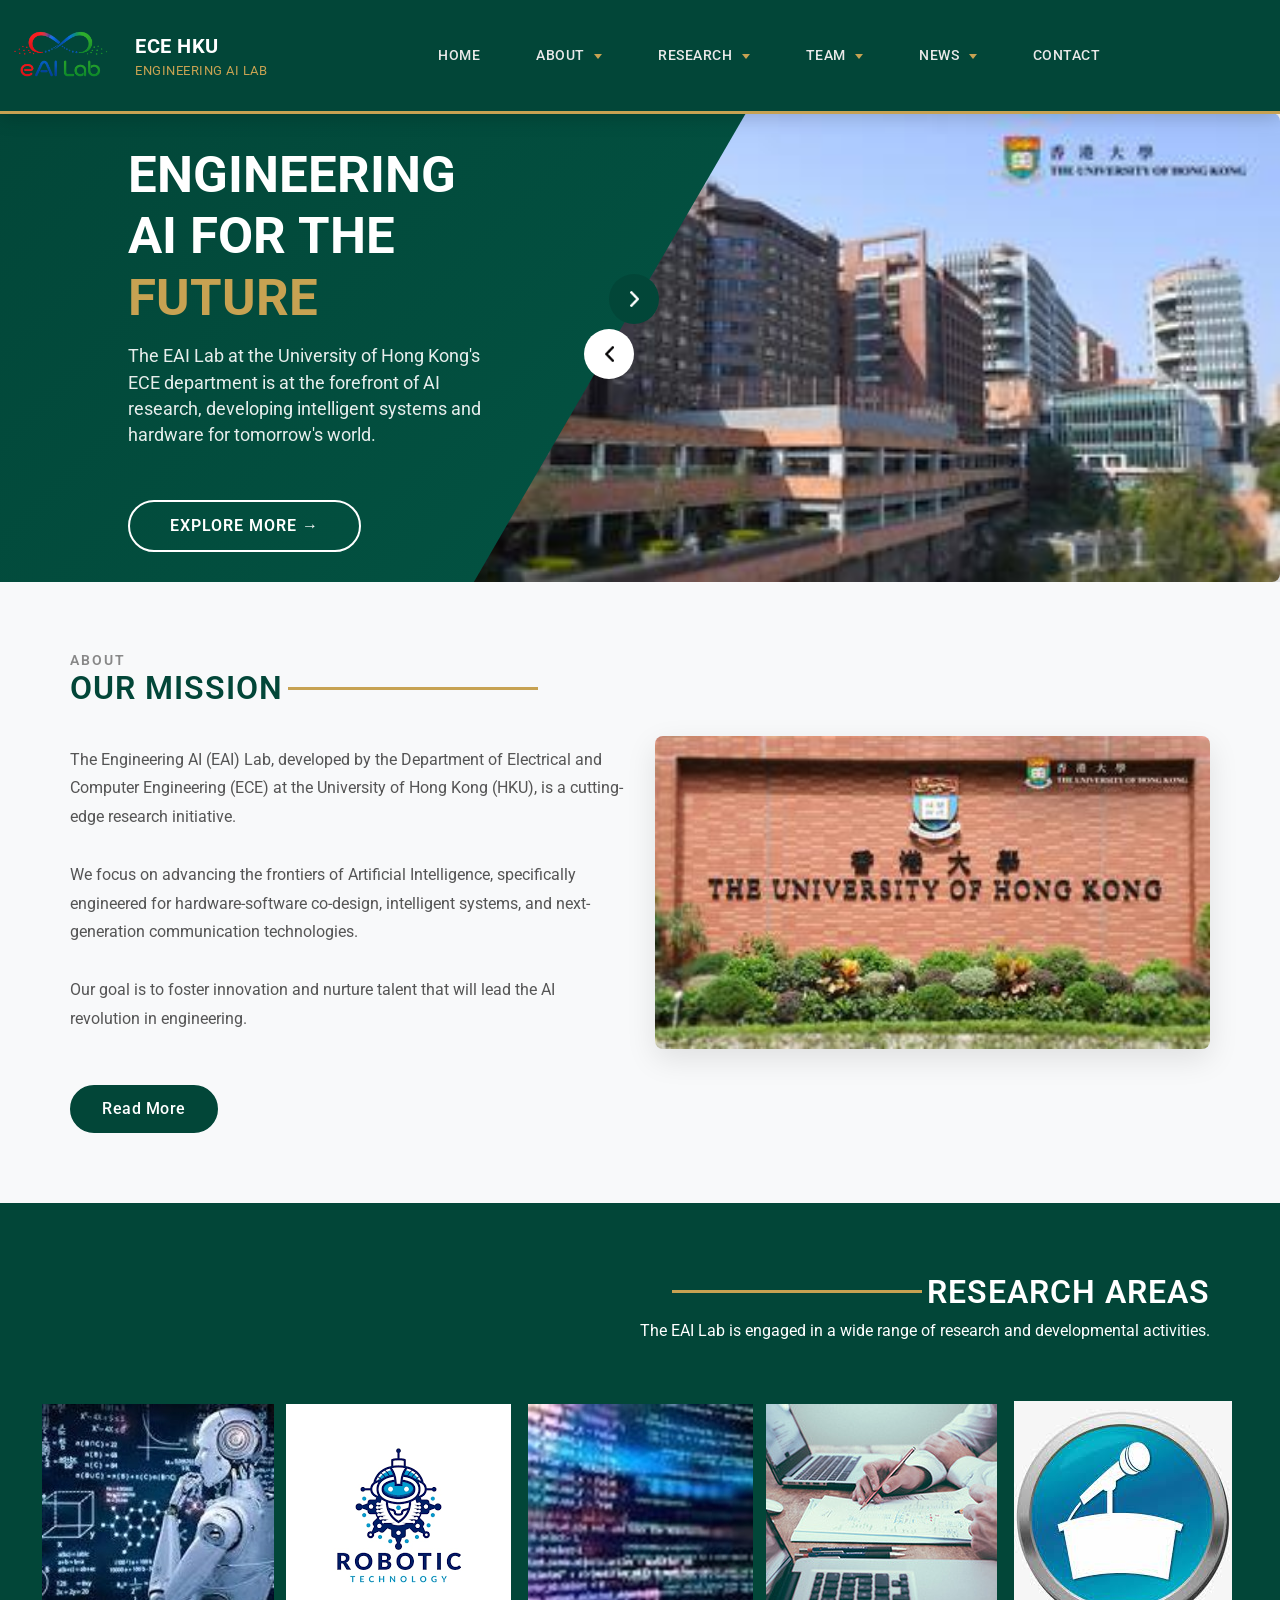
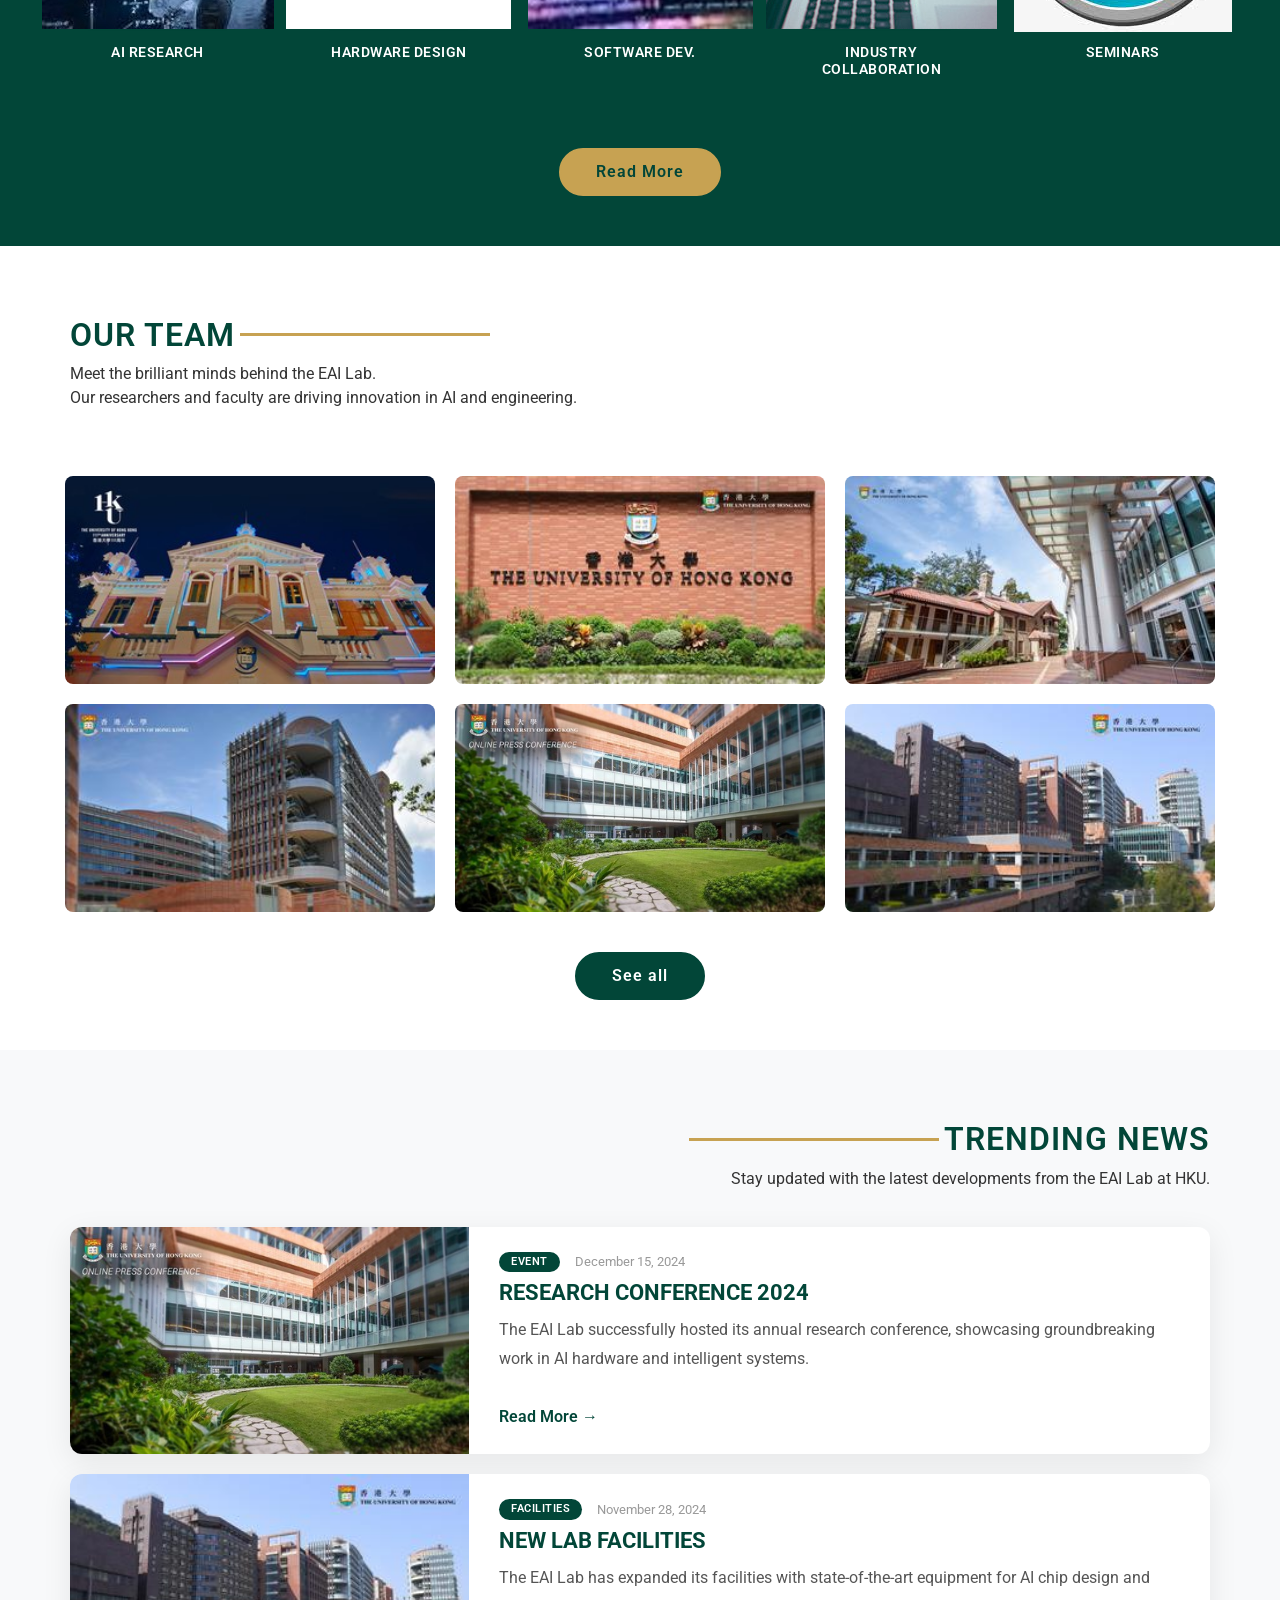
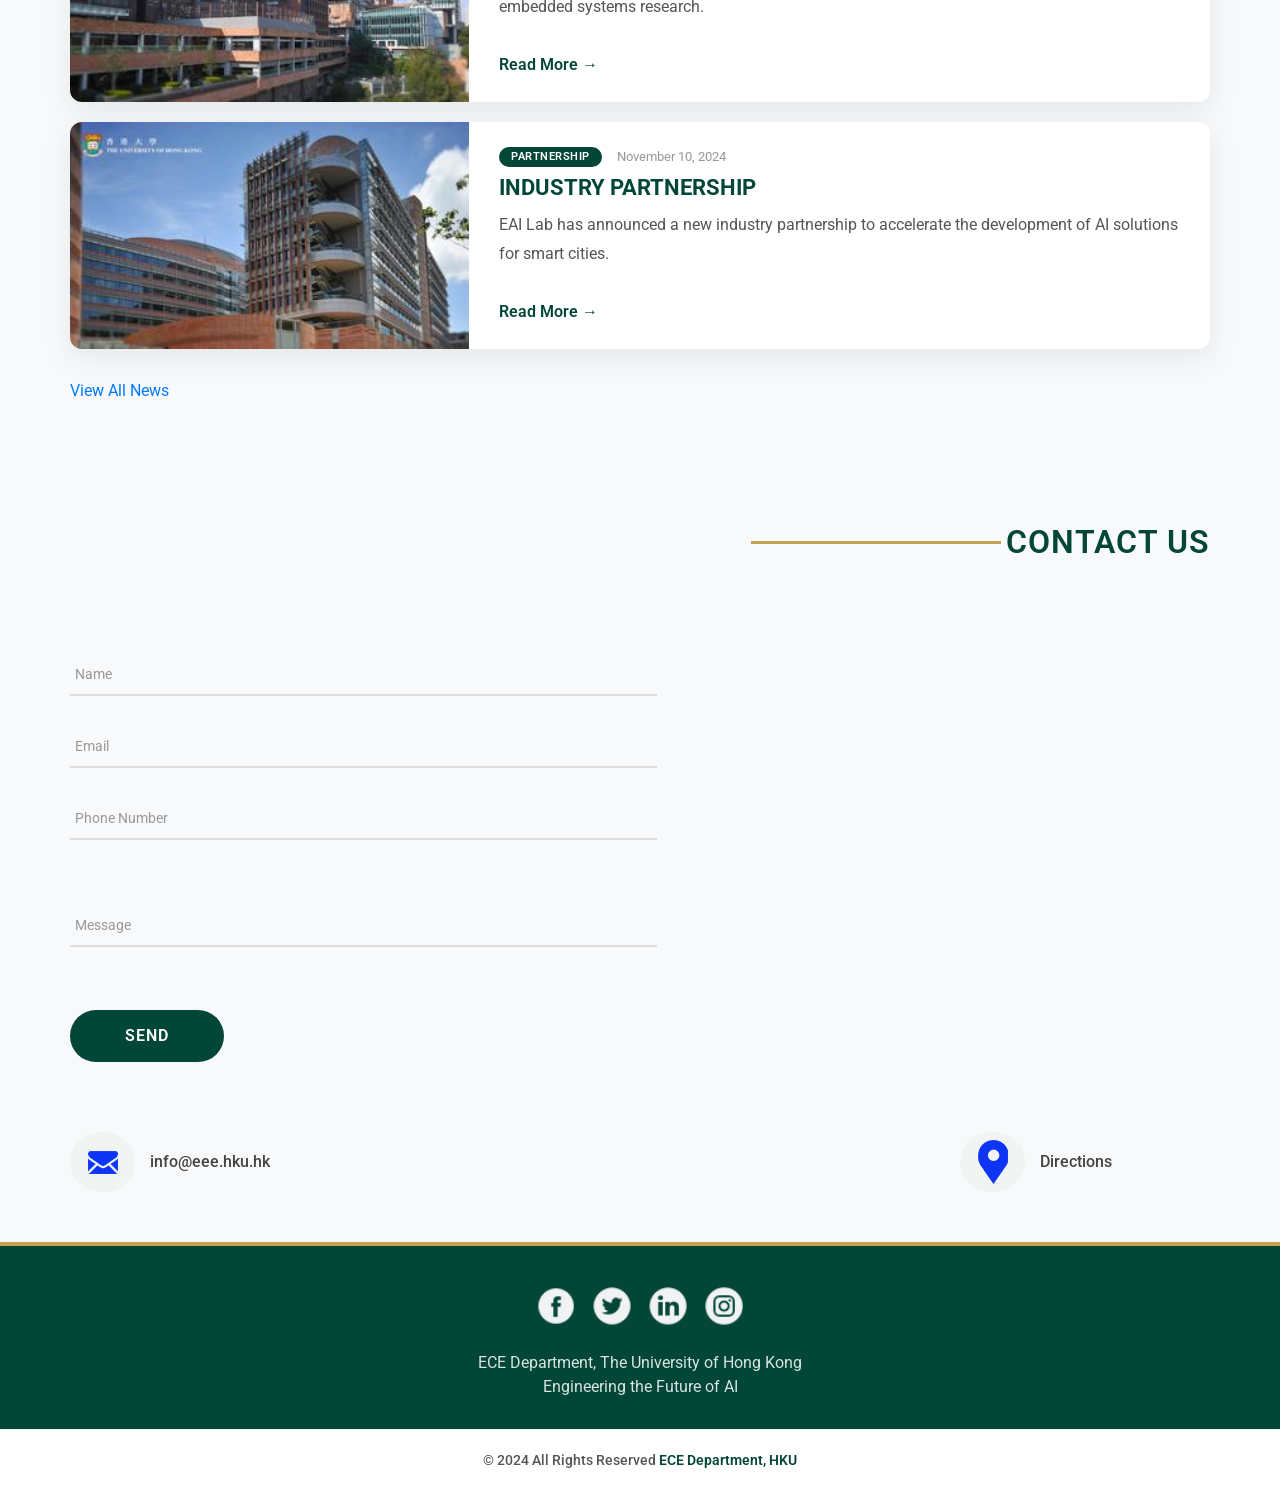
==== index.html @ 33d8b2ab "Rename home.html to index.html" ====
<!DOCTYPE html>
<html>

<head>
  <!-- Basic -->
  <meta charset="utf-8" />
  <meta http-equiv="X-UA-Compatible" content="IE=edge" />
  <!-- Mobile Metas -->
  <meta name="viewport" content="width=device-width, initial-scale=1, shrink-to-fit=no" />
  <!-- Site Metas -->
  <meta name="keywords" content="" />
  <meta name="description" content="" />
  <meta name="author" content="" />

  <title>ECE HKU | Engineering AI Lab</title>

  <!-- slider stylesheet -->
  <link rel="stylesheet" type="text/css"
    href="https://cdnjs.cloudflare.com/ajax/libs/OwlCarousel2/2.1.3/assets/owl.carousel.min.css" />

  <!-- bootstrap core css -->
  <link rel="stylesheet" type="text/css" href="css/bootstrap.css" />

  <!-- fonts style -->
  <link href="https://fonts.googleapis.com/css?family=Poppins:400,700|Roboto:400,700&display=swap" rel="stylesheet">
  <!-- Custom styles for this template -->
  <link href="css/style.css" rel="stylesheet" />
  <!-- responsive style -->
  <link href="css/responsive.css" rel="stylesheet" />
</head>

<body>
  <div class="hero_area">
    <!-- header section -->
    <header class="header_section">
      <div class="container-fluid">
        <nav class="navbar navbar-expand-lg custom_nav-container">
          <a class="navbar-brand" href="home.html">
            <img src="images/eAI_Lab_logo_trans.png" alt="EAI ECE HKU Logo">
            <span>
              ECE HKU <small>Engineering AI Lab</small>
            </span>
          </a>
          <button class="navbar-toggler" type="button" data-toggle="collapse" data-target="#navbarSupportedContent"
            aria-controls="navbarSupportedContent" aria-expanded="false" aria-label="Toggle navigation">
            <span class="navbar-toggler-icon"></span>
          </button>

          <div class="collapse navbar-collapse" id="navbarSupportedContent">
            <div class="d-flex mx-auto flex-column flex-lg-row align-items-center">
              <ul class="navbar-nav">
                <!-- Home -->
                <li class="nav-item active">
                  <a class="nav-link" href="home.html">Home</a>
                </li>

                <!-- About with Dropdown -->
                <li class="nav-item dropdown">
                  <a class="nav-link dropdown-toggle" href="about.html" id="aboutDropdown" role="button" aria-haspopup="true" aria-expanded="false">
                    About
                  </a>
                  <div class="dropdown-menu" aria-labelledby="aboutDropdown">
                    <a class="dropdown-item" href="about.html">Our Mission</a>
                    <a class="dropdown-item" href="about.html#vision">Vision</a>
                  </div>
                </li>

                <!-- Research with Dropdown -->
                <li class="nav-item dropdown">
                  <a class="nav-link dropdown-toggle" href="research.html" id="researchDropdown" role="button" aria-haspopup="true" aria-expanded="false">
                    Research
                  </a>
                  <div class="dropdown-menu" aria-labelledby="researchDropdown">
                    <a class="dropdown-item" href="research.html#ai-research">AI Research</a>
                    <a class="dropdown-item" href="research.html#hardware-design">Hardware Design</a>
                    <a class="dropdown-item" href="research.html#software-dev">Software Development</a>
                    <div class="dropdown-divider"></div>
                    <a class="dropdown-item" href="research.html#industry-collab">Industry Collaboration</a>
                    <a class="dropdown-item" href="research.html#seminars">Seminars &amp; Events</a>
                  </div>
                </li>

                <!-- Team with Dropdown -->
                <li class="nav-item dropdown">
                  <a class="nav-link dropdown-toggle" href="team.html" id="teamDropdown" role="button" aria-haspopup="true" aria-expanded="false">
                    Team
                  </a>
                  <div class="dropdown-menu" aria-labelledby="teamDropdown">
                    <a class="dropdown-item" href="team.html">Faculty</a>
                    <a class="dropdown-item" href="team.html#researchers">Researchers</a>
                    <a class="dropdown-item" href="team.html#students">Students</a>
                    <div class="dropdown-divider"></div>
                    <a class="dropdown-item" href="team.html#alumni">Alumni</a>
                  </div>
                </li>

                <!-- News with Dropdown -->
                <li class="nav-item dropdown">
                  <a class="nav-link dropdown-toggle" href="news.html" id="newsDropdown" role="button" aria-haspopup="true" aria-expanded="false">
                    News
                  </a>
                  <div class="dropdown-menu" aria-labelledby="newsDropdown">
                    <a class="dropdown-item" href="news.html#events">Events</a>
                    <a class="dropdown-item" href="news.html#updates">Updates</a>
                  </div>
                </li>

                <!-- Contact -->
                <li class="nav-item">
                  <a class="nav-link" href="contact.html">Contact</a>
                </li>
              </ul>
            </div>
          </div>
        </nav>
      </div>
    </header>
    <!-- end header section -->
  </div>
    
  <!-- slider section -->
  <section class="slider_section position-relative">
    <div class="slider_bg-container"></div>
    <div class="slider-container">
      <div class="detail-box">
        <a class="carousel-control-prev" href="#carouselExampleControls" role="button" data-slide="prev">
          <span class="sr-only">Previous</span>
        </a>
        <a class="carousel-control-next" href="#carouselExampleControls" role="button" data-slide="next">
          <span class="sr-only">Next</span>
        </a>
        <h1>
          Engineering <br>
          AI for the<br>
          <span class="highlight">Future</span>
        </h1>
        <p>
          The EAI Lab at the University of Hong Kong's ECE department is at the forefront of AI research, 
          developing intelligent systems and hardware for tomorrow's world.
        </p>
        <div>
          <a href="about.html" class="slider-link">
            EXPLORE MORE →
          </a>
        </div>
      </div>
      <div class="img-box">
        <div id="carouselExampleControls" class="carousel slide" data-ride="carousel">
          <div class="carousel-inner">
            <div class="carousel-item active">
              <img src="images/haking.jpg" alt="EAI Lab Research">
            </div>
            <div class="carousel-item">
              <img src="images/chiwah.jpg" alt="EAI Lab Team">
            </div>
            <div class="carousel-item">
              <img src="images/cpd.jpg" alt="EAI Lab Facilities">
            </div>
            <div class="carousel-item">
              <img src="images/visitor centre.jpg" alt="EAI Lab Conference">
            </div>
          </div>
        </div>
      </div>
    </div>
  </section>
  <!-- end slider section -->

  <!-- about section -->
  <section class="about_section layout_padding">
    <div class="container">
      <div class="row">
        <div class="col-md-6">
          <div class="detail-box">
            <h6>About</h6>
            <div class="custom_heading-container">
              <h2>Our Mission</h2>
              <hr>
            </div>
            <p>
              The Engineering AI (EAI) Lab, developed by the Department of Electrical and Computer Engineering (ECE) at
              the University of Hong Kong (HKU), is a cutting-edge research initiative.
              <br><br>
              We focus on advancing the frontiers of Artificial Intelligence, specifically engineered for
              hardware-software co-design, intelligent systems, and next-generation communication technologies.
              <br><br>
              Our goal is to foster innovation and nurture talent that will lead the AI revolution in engineering.
            </p>
            <div>
              <a href="about.html">Read More</a>
            </div>
          </div>
        </div>
        <div class="col-md-6">
          <div class="img-box">
            <img src="images/redbrick.jpg" alt="ECE HKU Campus">
          </div>
        </div>
      </div>
    </div>
  </section>
  <!-- end about section -->

  <!-- research section -->
  <section class="service_section layout_padding">
    <div class="container">
      <div class="d-flex flex-column align-items-end">
        <div class="custom_heading-container">
          <hr>
          <h2>Research Areas</h2>
        </div>
        <p>The EAI Lab is engaged in a wide range of research and developmental activities.</p>
      </div>
    </div>
    <div class="container">
      <div class="service_container layout_padding2">
        <a href="research.html#ai-research">
          <div class="box">
            <div class="img-box">
              <img src="images/r.jpg" alt="" class="img-1">
              <img src="images/r.jpg" alt="" class="img-2">
            </div>
            <div class="name">
              <h6>AI Research</h6>
            </div>
          </div>
        </a>
        <a href="research.html#hardware-design">
          <div class="box">
            <div class="img-box">
              <img src="images/r1.png" alt="" class="img-1">
              <img src="images/r1.png" alt="" class="img-2">
            </div>
            <div class="name">
              <h6>Hardware Design</h6>
            </div>
          </div>
        </a>
        <a href="research.html#software-dev">
          <div class="box">
            <div class="img-box">
              <img src="images/software.jpg" alt="" class="img-1">
              <img src="images/software.jpg" alt="" class="img-2">
            </div>
            <div class="name">
              <h6>Software Dev.</h6>
            </div>
          </div>
        </a>
        <a href="research.html#industry-collab">
          <div class="box">
            <div class="img-box">
              <img src="images/p-4.jpg" alt="" class="img-1">
              <img src="images/p-4.jpg" alt="" class="img-2">
            </div>
            <div class="name">
              <h6>Industry Collaboration</h6>
            </div>
          </div>
        </a>
        <a href="research.html#seminars">
          <div class="box">
            <div class="img-box">
              <img src="images/g.jpg" alt="" class="img-1">
              <img src="images/g.jpg" alt="" class="img-2">
            </div>
            <div class="name">
              <h6>Seminars</h6>
            </div>
          </div>
        </a>
      </div>
    </div>
    <div class="read-btn">
      <a href="research.html">Read More</a>
    </div>
  </section>
  <!-- end research section -->

  <!-- team section -->
  <section class="team_section">
    <div class="container">
      <div class="custom_heading-container">
        <h2>Our Team</h2>
        <hr>
      </div>
      <p>
        Meet the brilliant minds behind the EAI Lab.
        <br> Our researchers and faculty are driving innovation in AI and engineering.
      </p>
      <div class="layout_padding2-top">
        <div class="row">
          <div class="col-md-4">
            <div class="img-box">
              <img src="images/mb.jpg" alt="Team Member">
              <a href="images/mb.jpg">
                <img src="images/link.png" alt="View">
              </a>
            </div>
          </div>
          <div class="col-md-4">
            <div class="img-box">
              <img src="images/redbrick.jpg" alt="Team Member">
              <a href="images/redbrick.jpg">
                <img src="images/link.png" alt="View">
              </a>
            </div>
          </div>
          <div class="col-md-4">
            <div class="img-box">
              <img src="images/visitor centre.jpg" alt="Team Member">
              <a href="images/visitor centre.jpg">
                <img src="images/link.png" alt="View">
              </a>
            </div>
          </div>
          <div class="col-md-4">
            <div class="img-box">
              <img src="images/cpd.jpg" alt="Team Member">
              <a href="images/cpd.jpg">
                <img src="images/link.png" alt="View">
              </a>
            </div>
          </div>
          <div class="col-md-4">
            <div class="img-box">
              <img src="images/chiwah.jpg" alt="Team Member">
              <a href="images/chiwah.jpg">
                <img src="images/link.png" alt="View">
              </a>
            </div>
          </div>
          <div class="col-md-4">
            <div class="img-box">
              <img src="images/haking.jpg" alt="Team Member">
              <a href="images/haking.jpg">
                <img src="images/link.png" alt="View">
              </a>
            </div>
          </div>
        </div>
      </div>
    </div>
    <div class="read-btn">
      <a href="team.html">See all</a>
    </div>
  </section>
  <!-- end team section -->

  <!-- news section -->
  <section class="news_section layout_padding">
    <div class="container">
      <div class="d-flex flex-column align-items-end">
        <div class="custom_heading-container">
          <hr>
          <h2>Trending News</h2>
        </div>
        <p>Stay updated with the latest developments from the EAI Lab at HKU.</p>
      </div>

      <!-- News Item 1 -->
      <div class="news-item-horizontal">
        <div class="img-box">
          <img src="images/chiwah.jpg" alt="Research Conference 2024">
        </div>
        <div class="detail-box">
          <div class="news-meta">
            <span class="category">Event</span>
            <span>December 15, 2024</span>
          </div>
          <h4>Research Conference 2024</h4>
          <p>
            The EAI Lab successfully hosted its annual research conference, showcasing groundbreaking work in AI hardware and intelligent systems.
          </p>
          <a href="news.html#events" class="read-more">Read More →</a>
        </div>
      </div>

      <!-- News Item 2 -->
      <div class="news-item-horizontal">
        <div class="img-box">
          <img src="images/haking.jpg" alt="New Lab Facilities">
        </div>
        <div class="detail-box">
          <div class="news-meta">
            <span class="category">Facilities</span>
            <span>November 28, 2024</span>
          </div>
          <h4>New Lab Facilities</h4>
          <p>
            The EAI Lab has expanded its facilities with state-of-the-art equipment for AI chip design and embedded systems research.
          </p>
          <a href="news.html#updates" class="read-more">Read More →</a>
        </div>
      </div>

      <!-- News Item 3 -->
      <div class="news-item-horizontal">
        <div class="img-box">
          <img src="images/cpd.jpg" alt="Industry Partnership">
        </div>
        <div class="detail-box">
          <div class="news-meta">
            <span class="category">Partnership</span>
            <span>November 10, 2024</span>
          </div>
          <h4>Industry Partnership</h4>
          <p>
            EAI Lab has announced a new industry partnership to accelerate the development of AI solutions for smart cities.
          </p>
          <a href="news.html#updates" class="read-more">Read More →</a>
        </div>
      </div>

      <div class="read-btn" style="margin-top: 30px;">
        <a href="news.html">View All News</a>
      </div>
    </div>
  </section>
  <!-- end news section -->

  <!-- contact section -->
  <section class="contact_section layout_padding-bottom">
    <div class="container">
      <div class="d-flex flex-column align-items-end">
        <div class="custom_heading-container">
          <hr>
          <h2>Contact Us</h2>
        </div>
      </div>
      <div class="layout_padding-top layout_padding2-bottom">
        <div class="row">
          <div class="col-md-7">
            <form action="#">
              <div class="contact_form-container">
                <div>
                  <div>
                    <input type="text" placeholder="Name">
                  </div>
                  <div>
                    <input type="email" placeholder="Email">
                  </div>
                  <div>
                    <input type="text" placeholder="Phone Number">
                  </div>
                  <div class="">
                    <input type="text" placeholder="Message" class="message_input">
                  </div>
                  <div class="mt-5">
                    <button type="submit">send</button>
                  </div>
                </div>
              </div>
            </form>
          </div>
          <div class="col-md-5">
            <div class="map-box">
              <div id="map">
                <div class="map-responsive">
                  <iframe
                    src="https://www.google.com/maps/embed?pb=!1m18!1m12!1m3!1d3691.8793986677407!2d114.1344314!3d22.2843725!2m3!1f0!2f0!3f0!3m2!1i1024!2i768!4f13.1!3m3!1m2!1s0x3403ff8293e7f65b%3A0xa1347c1d8e75b219!2sHKU%20Department%20of%20Electrical%20and%20Electronic%20Engineering!5e0!3m2!1sen!2shk!4v1710000000000"
                    width="600" height="300" frameborder="0" style="border:0; width: 100%;" allowfullscreen></iframe>
                </div>
              </div>
            </div>
          </div>
        </div>
      </div>
      <div class="contact_items">
        <a href="mailto:info@eee.hku.hk">
          <div class="item">
            <div class="img-box box-3"></div>
            <div class="detail-box">
              <p>info@eee.hku.hk</p>
            </div>
          </div>
        </a>
        <a href="https://www.google.com/maps/place/Department+of+Electrical+and+Electronic+Engineering">
          <div class="item">
            <div class="img-box box-1"></div>
            <div class="detail-box">
              <p>Directions</p>
            </div>
          </div>
        </a>
      </div>
    </div>
  </section>
  <!-- end contact section -->

  <!-- info section -->
  <section class="info_section layout_padding">
    <div class="container">
      <div class="info_social">
        <div>
          <a href="#">
            <img src="images/fb.png" alt="Facebook">
          </a>
        </div>
        <div>
          <a href="#">
            <img src="images/twitter.png" alt="Twitter">
          </a>
        </div>
        <div>
          <a href="#">
            <img src="images/linkedin.png" alt="LinkedIn">
          </a>
        </div>
        <div>
          <a href="#">
            <img src="images/insta.png" alt="Instagram">
          </a>
        </div>
      </div>
      <div>
        <p>
          ECE Department, The University of Hong Kong
          <br>Engineering the Future of AI
        </p>
      </div>
    </div>
  </section>
  <!-- end info_section -->

  <!-- footer section -->
  <section class="container-fluid footer_section">
    <p>
      &copy; 2024 All Rights Reserved
      <a href="https://www.eee.hku.hk/">ECE Department, HKU</a>
    </p>
  </section>
  <!-- footer section -->

  <script type="text/javascript" src="js/jquery-3.4.1.min.js"></script>
  <script type="text/javascript" src="js/bootstrap.js"></script>

  <script>
    window.addEventListener('scroll', function() {
      var header = document.querySelector('.header_section');
      if (header) {
        if (window.scrollY > 50) {
          header.classList.add('shrink');
        } else {
          header.classList.remove('shrink');
        }
      }
    });
  </script>

</body>
</html>
---- css/style.css ----
body {
  font-family: "Roboto", "Helvetica Neue", Arial, sans-serif;
  color: #333333;
  background-color: #ffffff;
  padding-top: 75px; /* Space for fixed header */
}

.layout_padding {
  padding: 70px 0;
}

.layout_padding2 {
  padding: 40px 0;
}

.layout_padding2-top {
  padding-top: 40px;
}

.layout_padding2-bottom {
  padding-bottom: 40px;
}

.layout_padding-top {
  padding-top: 70px;
}

.layout_padding-bottom {
  padding-bottom: 70px;
}

.custom_heading-container {
  display: -webkit-box;
  display: -ms-flexbox;
  display: flex;
  -webkit-box-align: center;
      -ms-flex-align: center;
          align-items: center;
}

.custom_heading-container h2 {
  text-transform: uppercase;
  font-weight: 600;
  color: #024638;
  font-size: 2rem;
  letter-spacing: 1px;
}

.custom_heading-container hr {
  width: 250px;
  border: none;
  height: 3px;
  background-color: #c7a252;
  margin: 0 5px 0.5rem 5px;
}

/* ========================================
   FIXED / STICKY HEADER WITH DROPDOWN
   ======================================== */
.header_section {
  position: fixed;
  top: 0;
  left: 0;
  right: 0;
  z-index: 99999;
  background-color: #024638;
  padding: 8px 0;
  border-bottom: 3px solid #c7a252;
  -webkit-box-shadow: 0 2px 20px rgba(0, 0, 0, 0.2);
          box-shadow: 0 2px 20px rgba(0, 0, 0, 0.2);
  -webkit-transition: all 0.3s ease;
  transition: all 0.3s ease;
}

.header_section .container-fluid {
  padding-right: 25px;
  padding-left: 10px;
  max-width: 1400px;
}

.header_section .nav_container {
  margin: 0 auto;
}

/* Shrink header on scroll */
.header_section.shrink {
  padding: 4px 0;
}

.header_section.shrink .navbar-brand span {
  font-size: 17px;
}

.header_section.shrink .navbar-brand img {
  width: 35px;
}



/* ========================================
   DROPDOWN MENU STYLING
   ======================================== */
.dropdown-menu {
  background-color: #024638;
  border: none;
  border-radius: 8px;
  -webkit-box-shadow: 0 10px 40px rgba(0, 0, 0, 0.3);
          box-shadow: 0 10px 40px rgba(0, 0, 0, 0.3);
  margin-top: 10px;
  padding: 8px 0;
  min-width: 200px;
}

.dropdown-menu .dropdown-item {
  color: #ffffff;
  padding: 10px 25px;
  font-size: 14px;
  font-weight: 400;
  -webkit-transition: all 0.2s;
  transition: all 0.2s;
}

.dropdown-menu .dropdown-item:hover {
  background-color: #035a48;
  color: #c7a252;
}

.dropdown-menu .dropdown-divider {
  border-top: 1px solid rgba(255, 255, 255, 0.08);
  margin: 5px 15px;
}

/* Dropdown arrow styling */
.dropdown-toggle::after {
  display: inline-block;
  margin-left: 6px;
  vertical-align: middle;
  content: "";
  border-top: 5px solid #c7a252;
  border-right: 4px solid transparent;
  border-left: 4px solid transparent;
  -webkit-transition: -webkit-transform 0.3s;
  transition: -webkit-transform 0.3s;
  transition: transform 0.3s;
  transition: transform 0.3s, -webkit-transform 0.3s;
}

.dropdown-toggle:hover::after {
  -webkit-transform: rotate(180deg);
          transform: rotate(180deg);
}

/* Show dropdown on hover (desktop only) */
@media (min-width: 992px) {
  .dropdown:hover .dropdown-menu {
    display: block;
  }
  
  .dropdown:hover .dropdown-toggle::after {
    -webkit-transform: rotate(180deg);
            transform: rotate(180deg);
  }
}

/* Mobile: fix dropdown positioning */
@media (max-width: 991px) {
  .dropdown-menu {
    background-color: #035a48;
    margin-top: 0;
    border-radius: 0;
    -webkit-box-shadow: none;
            box-shadow: none;
  }
  
  .dropdown-menu .dropdown-item {
    padding: 10px 35px;
  }
  
  .dropdown-menu .dropdown-item:hover {
    background-color: #024638;
  }
}

/* ========================================
   NAVIGATION STYLES
   ======================================== */
.custom_nav-container.navbar-expand-lg .navbar-nav .nav-link {
  padding: 12px 22px;
  color: #e8e8e8;
  text-align: center;
  text-transform: uppercase;
  font-size: 14px;
  font-weight: 500;
  letter-spacing: 0.5px;
  -webkit-transition: color 0.2s;
  transition: color 0.2s;
}

.custom_nav-container.navbar-expand-lg .navbar-nav .nav-link:hover {
  color: #c7a252;
}

.custom_nav-container.navbar-expand-lg .navbar-nav .nav-link.active {
  color: #c7a252;
}

a,
a:hover,
a:focus {
  text-decoration: none;
}

a:hover,
a:focus {
  color: initial;
}

.btn,
.btn:focus {
  outline: none !important;
  -webkit-box-shadow: none;
          box-shadow: none;
}

.navbar-brand,
.navbar-brand:hover {
  text-transform: uppercase;
  font-weight: bold;
  font-size: 22px;
}

.custom_nav-container .nav_search-btn {
  background-image: url(../images/search-icon.png);
  background-size: 22px;
  background-repeat: no-repeat;
  background-position-y: 7px;
  width: 35px;
  height: 35px;
  padding: 0;
  border: none;
}

.navbar-brand {
  display: -webkit-box;
  display: -ms-flexbox;
  display: flex;
  -webkit-box-align: center;
      -ms-flex-align: center;
          align-items: center;
}

.navbar-brand img {
  width: 100px;  /* Use width instead of height */
  height: auto;
  margin-right: 20px;
  filter: brightness(1) invert(0);
  -webkit-filter: brightness(1) invert(0);
  object-fit: contain;
}

.header_section.shrink .navbar-brand img {
  width: 80px;  /* Shrink on scroll */
}

.navbar-brand span {
  font-size: 20px;
  font-weight: 700;
  color: #ffffff;
  margin-left: 5px;
  letter-spacing: 0.5px;
}

.navbar-brand span small {
  font-size: 13px;
  font-weight: 400;
  color: #c7a252;
  display: block;
}

.custom_nav-container {
  z-index: 99999;
  padding: 5px 0;
}

.custom_nav-container .navbar-toggler {
  outline: none;
}

.custom_nav-container .navbar-toggler .navbar-toggler-icon {
  background-image: url(../images/menu.png);
  background-size: 40px;
}

/*end header section*/

/* slider section */
.slider_section .slider-container {
  display: -webkit-box;
  display: -ms-flexbox;
  display: flex;
  -webkit-box-align: center;
      -ms-flex-align: center;
          align-items: center;
  padding-left: 10%;
  padding-top: 3%;
}

.slider_section .detail-box {
  width: 45%;
  z-index: 4;
  color: #ffffff;
}

.slider_section .detail-box h1 {
  text-transform: uppercase;
  font-weight: 700;
  font-size: 3.2rem;
  line-height: 1.2;
}

.slider_section .detail-box h1 .highlight {
  color: #c7a252;
}

.slider_section .detail-box p {
  width: 75%;
  margin-top: 15px;
  font-size: 1.1rem;
  opacity: 0.9;
}

.slider_section .detail-box .slider-link {
  display: inline-block;
  padding: 12px 40px;
  border: 2px solid #ffffff;
  background-color: transparent;
  color: #ffffff;
  border-radius: 30px;
  margin-top: 35px;
  font-weight: 600;
  letter-spacing: 1px;
  text-transform: uppercase;
  -webkit-transition: all 0.3s;
  transition: all 0.3s;
}

.slider_section .detail-box .slider-link:hover {
  background-color: #c7a252;
  border-color: #c7a252;
  color: #024638;
}

.slider_section .img-box {
  width: 73%;
  margin-left: -17%;
  position: relative;
  z-index: 2;
}

.slider_section .img-box img {
  width: 100%;
  border-radius: 8px;
  -webkit-box-shadow: 0 20px 40px rgba(0,0,0,0.3);
          box-shadow: 0 20px 40px rgba(0,0,0,0.3);
}

.slider_section .slider_bg-container {
  position: absolute;
  width: 100%;
  height: 100%;
  background: linear-gradient(135deg, #024638, #035a48);
  z-index: 3;
  -webkit-clip-path: polygon(0 0, 60% 0, 37% 100%, 0% 100%);
          clip-path: polygon(0 0, 60% 0, 37% 100%, 0% 100%);
}

.slider_section .carousel-control-prev,
.slider_section .carousel-control-next {
  left: 47.6%;
  width: 50px;
  height: 50px;
  z-index: 9;
  background-size: 9px;
  background-repeat: no-repeat;
  background-position: center;
  opacity: 1;
  border-radius: 100%;
}

.slider_section .carousel-control-prev {
  background-image: url(../images/prev.png);
  background-color: #ffffff;
  top: 50%;
  -webkit-transform: translate(-50%, 0);
          transform: translate(-50%, 0);
}

.slider_section .carousel-control-next {
  background-image: url(../images/next.png);
  background-color: #024638;
  top: calc(50% - 30px);
  -webkit-transform: translate(0, -50%);
          transform: translate(0, -50%);
}

.about_section {
  font-family: "Roboto", "Helvetica Neue", sans-serif;
  background-color: #f8f9fa;
}

.about_section .row {
  -webkit-box-align: center;
      -ms-flex-align: center;
          align-items: center;
}

.about_section a {
  display: inline-block;
  padding: 10px 30px;
  background-color: #024638;
  border: 2px solid #024638;
  color: #ffffff;
  border-radius: 25px;
  margin-top: 35px;
  font-weight: 500;
  letter-spacing: 0.5px;
  -webkit-transition: all 0.3s;
  transition: all 0.3s;
}

.about_section a:hover {
  background-color: transparent;
  color: #024638;
}

.about_section p {
  margin-top: 30px;
  color: #555;
  line-height: 1.8;
}

.about_section .img-box img {
  width: 100%;
  border-radius: 8px;
  -webkit-box-shadow: 0 10px 30px rgba(0,0,0,0.1);
          box-shadow: 0 10px 30px rgba(0,0,0,0.1);
}

.about_section h6 {
  text-transform: uppercase;
  color: #888;
  font-weight: 600;
  margin: 0;
  letter-spacing: 2px;
  font-size: 14px;
}

.service_section {
  position: relative;
  font-family: "Roboto", "Helvetica Neue", sans-serif;
  background-color: #024638;
  padding: 70px 0 50px;
}

.service_section h2,
.service_section p {
  color: white;
}

.service_section hr {
  background-color: #c7a252;
}

.service_section .service_container {
  display: -webkit-box;
  display: -ms-flexbox;
  display: flex;
  -webkit-box-pack: justify;
      -ms-flex-pack: justify;
          justify-content: space-between;
  -ms-flex-wrap: wrap;
      flex-wrap: wrap;
}

.service_section .box {
  width: 175px;
  text-align: center;
  margin: 30px 0;
  font-family: "Roboto", sans-serif;
  -webkit-transition: -webkit-transform 0.3s;
  transition: -webkit-transform 0.3s;
  transition: transform 0.3s;
  transition: transform 0.3s, -webkit-transform 0.3s;
}

.service_section .box:hover {
  -webkit-transform: translateY(-8px);
          transform: translateY(-8px);
}

.service_section .box .img-2 {
  display: none;
}

.service_section .box .img-box {
  width: 175px;
  height: 175px;
  display: -webkit-box;
  display: -ms-flexbox;
  display: flex;
  -webkit-box-pack: center;
      -ms-flex-pack: center;
          justify-content: center;
  -webkit-box-align: center;
      -ms-flex-align: center;
          align-items: center;
  background-color: #ffffff;
  border-radius: 12px;
  -webkit-box-shadow: 0 8px 20px rgba(0,0,0,0.15);
          box-shadow: 0 8px 20px rgba(0,0,0,0.15);
}

.service_section .box .name {
  margin-top: 40px;
}

.service_section .box .name h6 {
  text-transform: uppercase;
  color: #ffffff;
  font-weight: 600;
  font-size: 14px;
  letter-spacing: 0.5px;
}

.service_section .box:hover .img-1 {
  display: none;
}

.service_section .box:hover .img-2 {
  display: inline-block;
}

.service_section .read-btn {
  display: -webkit-box;
  display: -ms-flexbox;
  display: flex;
  -webkit-box-pack: center;
      -ms-flex-pack: center;
          justify-content: center;
  margin-top: 20px;
}

.service_section .read-btn a {
  display: inline-block;
  padding: 10px 35px;
  background-color: #c7a252;
  border: 2px solid #c7a252;
  color: #024638;
  border-radius: 25px;
  font-weight: 600;
  letter-spacing: 1px;
  -webkit-transition: all 0.3s;
  transition: all 0.3s;
  margin-top: -20px;
}

.service_section .read-btn a:hover {
  background-color: transparent;
  color: #c7a252;
}

.team_section {
  font-family: "Roboto", "Helvetica Neue", sans-serif;
  padding: 70px 0 50px;
  background-color: #ffffff;
}

.team_section .col-md-4 {
  padding: 0;
}

.team_section .img-box {
  position: relative;
  margin: 10px;
  overflow: hidden;
  border-radius: 8px;
}

.team_section .img-box img {
  width: 100%;
  -webkit-transition: -webkit-transform 0.3s;
  transition: -webkit-transform 0.3s;
  transition: transform 0.3s;
  transition: transform 0.3s, -webkit-transform 0.3s;
}

.team_section .img-box:hover img {
  -webkit-transform: scale(1.05);
          transform: scale(1.05);
}

.team_section .img-box a {
  display: -webkit-box;
  display: -ms-flexbox;
  display: flex;
  position: absolute;
  opacity: 0;
  -webkit-box-align: center;
      -ms-flex-align: center;
          align-items: center;
  -webkit-box-pack: center;
      -ms-flex-pack: center;
          justify-content: center;
  width: 50px;
  height: 50px;
  border-radius: 100%;
  background-color: #c7a252;
  top: 50%;
  left: 50%;
  -webkit-transform: translate(-50%, -50%);
          transform: translate(-50%, -50%);
  -webkit-transition: opacity 0.3s;
  transition: opacity 0.3s;
}

.team_section .img-box a img {
  width: 20px;
  opacity: 0;
  -webkit-transition: opacity 0.3s;
  transition: opacity 0.3s;
}

.team_section .img-box::before {
  content: "";
  position: absolute;
  top: 50%;
  left: 50%;
  -webkit-transform: translate(-50%, -50%);
          transform: translate(-50%, -50%);
  width: 0;
  height: 0;
  background-color: rgba(2, 70, 56, 0.7);
  border-radius: 8px;
  -webkit-transition: all 0.3s;
  transition: all 0.3s;
}

.team_section .img-box:hover::before {
  width: 100%;
  height: 100%;
}

.team_section .img-box:hover a {
  opacity: 1;
}

.team_section .img-box:hover a img {
  opacity: 1;
}

.team_section .read-btn {
  display: -webkit-box;
  display: -ms-flexbox;
  display: flex;
  -webkit-box-pack: center;
      -ms-flex-pack: center;
          justify-content: center;
  margin-top: 30px;
}

.team_section .read-btn a {
  display: inline-block;
  padding: 10px 35px;
  background-color: #024638;
  border: 2px solid #024638;
  color: #ffffff;
  border-radius: 25px;
  font-weight: 600;
  letter-spacing: 1px;
  -webkit-transition: all 0.3s;
  transition: all 0.3s;
}

.team_section .read-btn a:hover {
  background-color: transparent;
  color: #024638;
}

/* ========================================
   NEWS SECTION - HOMEPAGE (3 cards grid)
   ======================================== */
.news_section h2,
.news_section p,
.news_section a {
  font-family: "Roboto", "Helvetica Neue", sans-serif;
}

.news_section {
  background-color: #f8f9fa;
  padding: 70px 0 50px;
}

.news_section .row {
  display: -webkit-box;
  display: -ms-flexbox;
  display: flex;
  -ms-flex-wrap: wrap;
      flex-wrap: wrap;
  -webkit-box-pack: center;
      -ms-flex-pack: center;
          justify-content: center;
}

.news_section .box {
  display: -webkit-box;
  display: -ms-flexbox;
  display: flex;
  -webkit-box-orient: vertical;
  -webkit-box-direction: normal;
      -ms-flex-direction: column;
          flex-direction: column;
  background: #ffffff;
  border-radius: 8px;
  overflow: hidden;
  -webkit-box-shadow: 0 8px 25px rgba(0,0,0,0.08);
          box-shadow: 0 8px 25px rgba(0,0,0,0.08);
  -webkit-transition: -webkit-transform 0.3s;
  transition: -webkit-transform 0.3s;
  transition: transform 0.3s;
  transition: transform 0.3s, -webkit-transform 0.3s;
  height: 100%;
  margin: 15px 0;
}

.news_section .box:hover {
  -webkit-transform: translateY(-5px);
          transform: translateY(-5px);
}

.news_section .box .img-box {
  width: 100%;
  height: 200px;
  overflow: hidden;
}

.news_section .box .img-box img {
  width: 100%;
  height: 100%;
  -o-object-fit: cover;
     object-fit: cover;
}

.news_section .box .action-box {
  display: -webkit-box;
  display: -ms-flexbox;
  display: flex;
  -webkit-box-pack: end;
      -ms-flex-pack: end;
          justify-content: flex-end;
  padding: 10px 20px 0;
}

.news_section .box .action-box a {
  margin-left: 15px;
  opacity: 0.5;
  -webkit-transition: opacity 0.2s;
  transition: opacity 0.2s;
}

.news_section .box .action-box a img {
  width: 20px;
}

.news_section .box .action-box a:hover {
  opacity: 1;
}

.news_section .box .detail-box {
  padding: 15px 20px 25px;
  -webkit-box-flex: 1;
      -ms-flex: 1;
          flex: 1;
  display: -webkit-box;
  display: -ms-flexbox;
  display: flex;
  -webkit-box-orient: vertical;
  -webkit-box-direction: normal;
      -ms-flex-direction: column;
          flex-direction: column;
}

.news_section .box .detail-box h4 {
  text-transform: uppercase;
  font-weight: 700;
  color: #024638;
  font-size: 18px;
  margin-top: 0;
  margin-bottom: 10px;
}

.news_section .box .detail-box p {
  margin-top: 0;
  color: #555;
  line-height: 1.7;
  -webkit-box-flex: 1;
      -ms-flex: 1;
          flex: 1;
}

.news_section .box .detail-box a {
  display: inline-block;
  font-weight: 600;
  margin-top: 15px;
  color: #024638;
  -webkit-transition: color 0.2s;
  transition: color 0.2s;
  -ms-flex-item-align: start;
      align-self: flex-start;
}

.news_section .box .detail-box a:hover {
  color: #035a48;
}

/* ========================================
   NEWS SECTION - NEWS PAGE (horizontal)
   ======================================== */
.news_section .news-item-horizontal {
  display: -webkit-box;
  display: -ms-flexbox;
  display: flex;
  background: #ffffff;
  border-radius: 12px;
  overflow: hidden;
  -webkit-box-shadow: 0 8px 30px rgba(0,0,0,0.08);
          box-shadow: 0 8px 30px rgba(0,0,0,0.08);
  -webkit-transition: -webkit-transform 0.3s, -webkit-box-shadow 0.3s;
  transition: -webkit-transform 0.3s, -webkit-box-shadow 0.3s;
  transition: transform 0.3s, box-shadow 0.3s;
  transition: transform 0.3s, box-shadow 0.3s, -webkit-transform 0.3s, -webkit-box-shadow 0.3s;
  margin: 20px 0;
}

.news_section .news-item-horizontal:hover {
  -webkit-transform: translateY(-4px);
          transform: translateY(-4px);
  -webkit-box-shadow: 0 12px 40px rgba(0,0,0,0.12);
          box-shadow: 0 12px 40px rgba(0,0,0,0.12);
}

.news_section .news-item-horizontal .img-box {
  width: 35%;
  min-height: 220px;
  overflow: hidden;
  -ms-flex-negative: 0;
      flex-shrink: 0;
}

.news_section .news-item-horizontal .img-box img {
  width: 100%;
  height: 100%;
  -o-object-fit: cover;
     object-fit: cover;
  -webkit-transition: -webkit-transform 0.5s;
  transition: -webkit-transform 0.5s;
  transition: transform 0.5s;
  transition: transform 0.5s, -webkit-transform 0.5s;
}

.news_section .news-item-horizontal:hover .img-box img {
  -webkit-transform: scale(1.05);
          transform: scale(1.05);
}

.news_section .news-item-horizontal .detail-box {
  padding: 25px 30px;
  -webkit-box-flex: 1;
      -ms-flex: 1;
          flex: 1;
  display: -webkit-box;
  display: -ms-flexbox;
  display: flex;
  -webkit-box-orient: vertical;
  -webkit-box-direction: normal;
      -ms-flex-direction: column;
          flex-direction: column;
  -webkit-box-pack: center;
      -ms-flex-pack: center;
          justify-content: center;
}

.news_section .news-item-horizontal .detail-box .news-meta {
  font-size: 13px;
  color: #999;
  margin-bottom: 8px;
  display: -webkit-box;
  display: -ms-flexbox;
  display: flex;
  -webkit-box-align: center;
      -ms-flex-align: center;
          align-items: center;
  gap: 15px;
  -ms-flex-wrap: wrap;
      flex-wrap: wrap;
}

.news_section .news-item-horizontal .detail-box .news-meta .category {
  background-color: #024638;
  color: #fff;
  padding: 2px 12px;
  border-radius: 20px;
  font-size: 11px;
  font-weight: 600;
  text-transform: uppercase;
  letter-spacing: 0.5px;
}

.news_section .news-item-horizontal .detail-box h4 {
  text-transform: uppercase;
  font-weight: 700;
  color: #024638;
  font-size: 22px;
  margin-top: 0;
  margin-bottom: 10px;
}

.news_section .news-item-horizontal .detail-box p {
  margin-top: 0;
  color: #555;
  line-height: 1.8;
  -webkit-box-flex: 1;
      -ms-flex: 1;
          flex: 1;
}

.news_section .news-item-horizontal .detail-box .read-more {
  display: inline-block;
  font-weight: 600;
  margin-top: 15px;
  color: #024638;
  -webkit-transition: color 0.2s;
  transition: color 0.2s;
  -ms-flex-item-align: start;
      align-self: flex-start;
}

.news_section .news-item-horizontal .detail-box .read-more:hover {
  color: #035a48;
}

/* ========================================
   EVENTS SECTION STYLES
   ======================================== */

/* Events section container */
.events-section {
  margin-top: 30px;
  margin-bottom: 40px;
}

/* Event card styling */
.event-card {
  background: #ffffff;
  border-radius: 10px;
  box-shadow: 0 4px 15px rgba(0, 0, 0, 0.06);
  border-left: 4px solid #c7a252;
  margin-bottom: 16px;
  padding: 0;
  transition: transform 0.25s ease, box-shadow 0.25s ease;
  height: auto;
  min-height: 100px;
}

.event-card:hover {
  transform: translateY(-3px);
  box-shadow: 0 8px 25px rgba(0, 0, 0, 0.10);
}

/* Past events have a gray left border */
.event-card.past-event {
  border-left-color: #6c757d;
}

/* Card body - using a class to avoid conflicts with Bootstrap's .card-body */
.event-card-body {
  padding: 16px 20px;
}

/* Event date */
.event-date {
  font-size: 0.82rem;
  color: #6c757d;
  margin-bottom: 4px;
  font-weight: 500;
}

/* Event title */
.event-title {
  font-weight: 700;
  color: #024638;
  font-size: 1rem;
  margin-bottom: 2px;
}

/* Event description */
.event-desc {
  font-size: 0.9rem;
  color: #555;
  margin-top: 4px;
  line-height: 1.4;
}

/* Badge styles for upcoming/past */
.badge-upcoming {
  background-color: #024638;
  color: #fff;
  padding: 0.2rem 0.8rem;
  border-radius: 30px;
  font-size: 0.7rem;
  font-weight: 600;
  text-transform: uppercase;
}

.badge-past {
  background-color: #6c757d;
  color: #fff;
  padding: 0.2rem 0.8rem;
  border-radius: 30px;
  font-size: 0.7rem;
  font-weight: 600;
  text-transform: uppercase;
}

/* Section divider */
.section-divider {
  margin: 30px 0;
  border-top: 2px solid #e9ecef;
}

/* ========================================
   RESPONSIVE - EVENTS
   ======================================== */
@media (max-width: 768px) {
  .event-card {
    margin-bottom: 12px;
  }
  
  .event-card-body {
    padding: 14px 16px;
  }
  
  .events-section {
    margin-top: 20px;
    margin-bottom: 30px;
  }
}


/* ========================================
   RESEARCH SECTION - HORIZONTAL LAYOUT
   ======================================== */
.research_section {
  background-color: #f8f9fa;
  padding: 70px 0 50px;
}

.research_section h2,
.research_section p {
  font-family: "Roboto", "Helvetica Neue", sans-serif;
}

.research_section .research-item-horizontal {
  display: -webkit-box;
  display: -ms-flexbox;
  display: flex;
  background: #ffffff;
  border-radius: 12px;
  overflow: hidden;
  -webkit-box-shadow: 0 8px 30px rgba(0,0,0,0.08);
          box-shadow: 0 8px 30px rgba(0,0,0,0.08);
  -webkit-transition: -webkit-transform 0.3s, -webkit-box-shadow 0.3s;
  transition: -webkit-transform 0.3s, -webkit-box-shadow 0.3s;
  transition: transform 0.3s, box-shadow 0.3s;
  transition: transform 0.3s, box-shadow 0.3s, -webkit-transform 0.3s, -webkit-box-shadow 0.3s;
  margin: 20px 0;
}

.research_section .research-item-horizontal:hover {
  -webkit-transform: translateY(-4px);
          transform: translateY(-4px);
  -webkit-box-shadow: 0 12px 40px rgba(0,0,0,0.12);
          box-shadow: 0 12px 40px rgba(0,0,0,0.12);
}

.research_section .research-item-horizontal .img-box {
  width: 35%;
  min-height: 200px;
  overflow: hidden;
  -ms-flex-negative: 0;
      flex-shrink: 0;
  background-color: #024638;
  display: -webkit-box;
  display: -ms-flexbox;
  display: flex;
  -webkit-box-align: center;
      -ms-flex-align: center;
          align-items: center;
  -webkit-box-pack: center;
      -ms-flex-pack: center;
          justify-content: center;
}

.research_section .research-item-horizontal .img-box img {
  width: 100%;
  height: 100%;
  -o-object-fit: cover;
     object-fit: cover;
  -webkit-transition: -webkit-transform 0.5s;
  transition: -webkit-transform 0.5s;
  transition: transform 0.5s;
  transition: transform 0.5s, -webkit-transform 0.5s;
}

.research_section .research-item-horizontal:hover .img-box img {
  -webkit-transform: scale(1.05);
          transform: scale(1.05);
}

.research_section .research-item-horizontal .detail-box {
  padding: 20px 25px;
  -webkit-box-flex: 1;
      -ms-flex: 1;
          flex: 1;
  display: -webkit-box;
  display: -ms-flexbox;
  display: flex;
  -webkit-box-orient: vertical;
  -webkit-box-direction: normal;
      -ms-flex-direction: column;
          flex-direction: column;
  -webkit-box-pack: center;
      -ms-flex-pack: center;
          justify-content: center;
}

.research_section .research-item-horizontal .detail-box .research-meta {
  font-size: 12px;
  color: #999;
  margin-bottom: 6px;
  display: -webkit-box;
  display: -ms-flexbox;
  display: flex;
  -webkit-box-align: center;
      -ms-flex-align: center;
          align-items: center;
  gap: 12px;
  -ms-flex-wrap: wrap;
      flex-wrap: wrap;
}

.research_section .research-item-horizontal .detail-box .research-meta .category {
  background-color: #024638;
  color: #fff;
  padding: 2px 10px;
  border-radius: 20px;
  font-size: 10px;
  font-weight: 600;
  text-transform: uppercase;
  letter-spacing: 0.5px;
}

.research_section .research-item-horizontal .detail-box h4 {
  text-transform: uppercase;
  font-weight: 700;
  color: #024638;
  font-size: 20px;
  margin-top: 0;
  margin-bottom: 8px;
}

.research_section .research-item-horizontal .detail-box p {
  margin-top: 0;
  color: #555;
  line-height: 1.7;
  -webkit-box-flex: 1;
      -ms-flex: 1;
          flex: 1;
  font-size: 14px;
}

.research_section .research-item-horizontal .detail-box .read-more {
  display: inline-block;
  font-weight: 600;
  margin-top: 12px;
  color: #024638;
  -webkit-transition: color 0.2s;
  transition: color 0.2s;
  -ms-flex-item-align: start;
      align-self: flex-start;
  font-size: 14px;
}

.research_section .research-item-horizontal .detail-box .read-more:hover {
  color: #035a48;
}

/* ========================================
   RESPONSIVE - RESEARCH HORIZONTAL
   ======================================== */
@media (max-width: 992px) {
  .research_section .research-item-horizontal {
    -webkit-box-orient: vertical;
    -webkit-box-direction: normal;
        -ms-flex-direction: column;
            flex-direction: column;
  }
  
  .research_section .research-item-horizontal .img-box {
    width: 100%;
    min-height: 180px;
  }
  
  .research_section .research-item-horizontal .detail-box {
    padding: 18px 20px;
  }
  
  .research_section .research-item-horizontal .detail-box h4 {
    font-size: 17px;
  }
}

@media (max-width: 576px) {
  .research_section .research-item-horizontal .img-box {
    min-height: 150px;
  }
  
  .research_section .research-item-horizontal .detail-box h4 {
    font-size: 15px;
  }
  
  .research_section .research-item-horizontal .detail-box p {
    font-size: 13px;
  }
}
/* ========================================
   PAGINATION
   ======================================== */
.pagination .page-link {
  color: #024638;
  border: 1px solid #ddd;
  -webkit-transition: all 0.3s;
  transition: all 0.3s;
}

.pagination .page-link:hover {
  background-color: #024638;
  color: #ffffff;
  border-color: #024638;
}

.pagination .page-item.active .page-link {
  background-color: #024638;
  border-color: #024638;
  color: #ffffff;
}

.pagination .page-item.disabled .page-link {
  color: #999;
}

/* ========================================
   SUBSCRIBE SECTION
   ======================================== */
.subscribe_section {
  background-color: #024638;
  padding: 60px 0;
}

.subscribe_section .row {
  -webkit-box-align: center;
      -ms-flex-align: center;
          align-items: center;
}

.subscribe_section h2,
.subscribe_section button {
  font-family: "Roboto", "Helvetica Neue", sans-serif;
}

.subscribe_section h2 {
  color: #ffffff;
  text-transform: uppercase;
  font-weight: 300;
}

.subscribe_section h2 span {
  font-weight: 700;
  color: #c7a252;
}

.subscribe_section form {
  display: -webkit-box;
  display: -ms-flexbox;
  display: flex;
  -webkit-box-align: center;
      -ms-flex-align: center;
          align-items: center;
}

.subscribe_section form input {
  border: none;
  min-width: 100%;
  height: 55px;
  background-color: #ffffff;
  padding: 0 25px;
  border-radius: 30px;
  outline: none;
  font-size: 16px;
}

.subscribe_section form button {
  border: none;
  padding: 0 50px;
  height: 45px;
  border-radius: 30px;
  color: #024638;
  background-color: #c7a252;
  -webkit-transform: translate(-100%, 0);
          transform: translate(-100%, 0);
  text-align: center;
  text-transform: uppercase;
  font-weight: 700;
  letter-spacing: 1px;
  -webkit-transition: background-color 0.3s;
  transition: background-color 0.3s;
}

.subscribe_section form button:hover {
  background-color: #b8934a;
}

/* ========================================
   CLIENT / TESTIMONIAL SECTION
   ======================================== */
.client_section {
  font-family: "Roboto", "Helvetica Neue", sans-serif;
  padding: 70px 0;
  background-color: #ffffff;
}

.client_section .client_container {
  width: 87%;
  margin: 0 auto;
}

.client_section .client_container .box {
  margin: 20px 35px;
}

.client_section .client_container .box .detail-box {
  padding: 45px 25px;
  background-color: #f8f9fa;
  border-radius: 8px;
  border-left: 4px solid #c7a252;
}

.client_section .client_container .box .client-id {
  display: -webkit-box;
  display: -ms-flexbox;
  display: flex;
  -webkit-box-align: end;
      -ms-flex-align: end;
          align-items: flex-end;
  margin-top: 10px;
}

.client_section .client_container .box .client-id .img-box {
  min-width: 80px;
  max-width: 80px;
  margin-top: -40px;
  margin-left: 5px;
  border-radius: 50%;
  overflow: hidden;
  border: 4px solid #ffffff;
  -webkit-box-shadow: 0 4px 15px rgba(0,0,0,0.1);
          box-shadow: 0 4px 15px rgba(0,0,0,0.1);
}

.client_section .client_container .box .client-id .img-box img {
  width: 100%;
}

.client_section .client_container .box .client-id .name {
  text-transform: uppercase;
  margin-bottom: 15px;
  margin-left: 15px;
}

.client_section .client_container .box .client-id .name h5 {
  color: #024638;
  font-weight: 700;
}

.client_section .client_container .box .client-id .name h6 {
  color: #035a48;
  font-weight: 400;
}

.client_section .carousel-control-prev,
.client_section .carousel-control-next {
  left: initial;
  top: initial;
  width: 50px;
  height: 50px;
  bottom: 45px;
  z-index: 9;
  background-size: 9px;
  background-repeat: no-repeat;
  background-position: center;
  opacity: 1;
  background-color: #024638;
  border-radius: 50%;
  -webkit-transition: background-color 0.3s;
  transition: background-color 0.3s;
}

.client_section .carousel-control-prev:hover,
.client_section .carousel-control-next:hover {
  background-color: #c7a252;
}

.client_section .carousel-control-prev {
  background-image: url(../images/left-white.png);
  right: 95px;
}

.client_section .carousel-control-next {
  background-image: url(../images/next.png);
  right: 35px;
}

/* ========================================
   CONTACT SECTION
   ======================================== */
.contact_section {
  background-color: #f8f9fa;
  padding: 70px 0 50px;
}

.contact_section .contact_form-container input {
  border: none;
  outline: none;
  border-bottom: 2px solid #ddd;
  width: 90%;
  margin: 15px 0;
  background-color: transparent;
  padding: 8px 5px;
  font-size: 16px;
  -webkit-transition: border-color 0.3s;
  transition: border-color 0.3s;
}

.contact_section .contact_form-container input:focus {
  border-bottom-color: #024638;
}

.contact_section .contact_form-container input::-webkit-input-placeholder {
  color: #999;
  font-size: 14px;
}

.contact_section .contact_form-container input:-ms-input-placeholder {
  color: #999;
  font-size: 14px;
}

.contact_section .contact_form-container input::-ms-input-placeholder {
  color: #999;
  font-size: 14px;
}

.contact_section .contact_form-container input::placeholder {
  color: #999;
  font-size: 14px;
}

.contact_section .contact_form-container input.message_input {
  margin-top: 50px;
}

.contact_section .contact_form-container button {
  border: none;
  background-color: #024638;
  color: #fff;
  font-size: 16px;
  padding: 14px 55px;
  border-radius: 30px;
  text-transform: uppercase;
  font-weight: 600;
  letter-spacing: 1px;
  -webkit-transition: background-color 0.3s;
  transition: background-color 0.3s;
}

.contact_section .contact_form-container button:hover {
  background-color: #035a48;
}

.contact_section .map-box #map {
  width: 100%;
  height: 100%;
  border-radius: 8px;
  overflow: hidden;
}

.contact_items {
  margin: 0 auto;
  display: -webkit-box;
  display: -ms-flexbox;
  display: flex;
  -webkit-box-pack: justify;
      -ms-flex-pack: justify;
          justify-content: space-between;
  padding-top: 30px;
}

.contact_items .item {
  width: 250px;
  display: -webkit-box;
  display: -ms-flexbox;
  display: flex;
  -webkit-box-align: center;
      -ms-flex-align: center;
          align-items: center;
  text-align: center;
}

.contact_items .item .img-box {
  width: 65px;
  height: 60px;
  border-radius: 100%;
  background-repeat: no-repeat;
  background-position: center;
  background-color: #f1f4f3;
  background-size: 30px;
}

.contact_items .item .detail-box {
  color: #444;
  margin-left: 15px;
}

.contact_items .item .detail-box p {
  margin: 0;
  font-weight: 500;
}

.contact_items a {
  position: relative;
  -webkit-transition: opacity 0.2s;
  transition: opacity 0.2s;
}

.contact_items a:hover {
  opacity: 0.8;
}

.contact_items .item .img-box.box-1 {
  background-image: url(../images/location.png);
}

.contact_items .item .img-box.box-2 {
  background-image: url(../images/telephone.png);
}

.contact_items .item .img-box.box-3 {
  background-image: url(../images/envelope.png);
}

/* ========================================
   INFO / FOOTER SECTION
   ======================================== */
.info_section {
  text-align: center;
  font-family: "Roboto", "Helvetica Neue", sans-serif;
  background-color: #024638;
  color: #ffffff;
  padding: 40px 0 30px;
  border-top: 4px solid #c7a252;
}

.info_section .info_social {
  display: -webkit-box;
  display: -ms-flexbox;
  display: flex;
  -webkit-box-pack: center;
      -ms-flex-pack: center;
          justify-content: center;
  margin: 0 auto 20px auto;
}

.info_section .info_social a {
  display: inline-block;
  margin: 0 8px;
  -webkit-transition: -webkit-transform 0.3s;
  transition: -webkit-transform 0.3s;
  transition: transform 0.3s;
  transition: transform 0.3s, -webkit-transform 0.3s;
}

.info_section .info_social a:hover {
  -webkit-transform: translateY(-3px);
          transform: translateY(-3px);
}

.info_section .info_social img {
  width: 40px;
}

.info_section p {
  margin: 25px 0 0 0;
  font-size: 16px;
  opacity: 0.85;
}

/* footer section */
.footer_section {
  background-color: #ffffff;
  padding: 20px;
  font-weight: 500;
  border-top: 1px solid #eee;
}

.footer_section p {
  color: #555;
  margin: 0;
  text-align: center;
  font-size: 14px;
}

.footer_section a {
  color: #024638;
  font-weight: 600;
}

.footer_section a:hover {
  color: #035a48;
}

/* ========================================
   RESPONSIVE - HORIZONTAL NEWS
   ======================================== */
@media (max-width: 992px) {
  .news_section .news-item-horizontal {
    -webkit-box-orient: vertical;
    -webkit-box-direction: normal;
        -ms-flex-direction: column;
            flex-direction: column;
  }
  
  .news_section .news-item-horizontal .img-box {
    width: 100%;
    min-height: 200px;
  }
  
  .news_section .news-item-horizontal .detail-box {
    padding: 20px;
  }
  
  .news_section .news-item-horizontal .detail-box h4 {
    font-size: 18px;
  }
}

@media (max-width: 768px) {
  .client_section .client_container {
    width: 100%;
  }

  .client_section .client_container .box {
    margin: 20px 15px;
  }

  .client_section .carousel-control-prev,
  .client_section .carousel-control-next {
    display: none;
  }

  .subscribe_section form {
    margin-top: 25px;
    flex-direction: column;
  }

  .subscribe_section form button {
    transform: none;
    margin-top: 15px;
    width: 100%;
  }

  .contact_section .contact_form-container button {
    margin-bottom: 45px;
    width: 100%;
  }

  .contact_section .contact_form-container input {
    width: 100%;
  }

  .contact_items .item {
    width: 100%;
    justify-content: center;
  }

  .navbar-brand span {
    font-size: 16px;
  }

  .navbar-brand span small {
    font-size: 11px;
  }
}

@media (max-width: 576px) {
  .slider_section .carousel-control-prev,
  .slider_section .carousel-control-next {
    left: 41.6%;
  }

  .custom_heading-container hr {
    display: none;
  }

  .slider_section .detail-box h1 {
    font-size: 2rem;
  }

  .slider_section .detail-box .slider-link {
    padding: 10px 25px;
    font-size: 14px;
  }
  
  .news_section .box .img-box {
    height: 160px;
  }
  
  .news_section .news-item-horizontal .img-box {
    min-height: 160px;
  }
  
  .news_section .news-item-horizontal .detail-box h4 {
    font-size: 16px;
  }
}

@media (max-width: 480px) {
  .slider_section .carousel-control-prev,
  .slider_section .carousel-control-next {
    left: 39%;
  }

  .subscribe_section form button {
    transform: none;
    margin-top: 15px;
  }

  .slider_section .detail-box h1 {
    font-size: 1.8rem;
  }

  .service_section .box {
    width: 140px;
  }

  .service_section .box .img-box {
    width: 140px;
    height: 140px;
  }
}

@media (max-width: 360px) {
  .slider_section .carousel-control-prev,
  .slider_section .carousel-control-next {
    left: 36%;
  }
}

@media (min-width: 1200px) {
  .container {
    max-width: 1170px;
  }

  .custom_nav-container.navbar-expand-lg .navbar-nav .nav-link {
    padding: 12px 28px;
  }
}

/* ========================================
   DROPDOWN MENU STYLING WITH SMOOTH TRANSITIONS
   ======================================== */

/* Base dropdown styling */
.dropdown-menu {
  background-color: #024638;
  border: none;
  border-radius: 8px;
  -webkit-box-shadow: 0 10px 40px rgba(0, 0, 0, 0.3);
          box-shadow: 0 10px 40px rgba(0, 0, 0, 0.3);
  padding: 8px 0;
  min-width: 200px;
  
  /* Smooth transition - starts hidden */
  display: block;
  opacity: 0;
  visibility: hidden;
  transform: translateY(-15px) scale(0.98);
  transform-origin: top center;
  transition: all 0.35s cubic-bezier(0.4, 0, 0.2, 1);
  pointer-events: none;
  margin-top: 5px;
}

/* Show dropdown on hover (desktop) */
@media (min-width: 992px) {
  .dropdown:hover .dropdown-menu,
  .dropdown.show .dropdown-menu {
    opacity: 1;
    visibility: visible;
    transform: translateY(0) scale(1);
    pointer-events: auto;
    margin-top: 10px;
  }
}

/* Mobile: dropdown works with click */
@media (max-width: 991px) {
  .dropdown-menu {
    display: none;
    opacity: 1;
    visibility: visible;
    transform: none;
    transition: none;
    pointer-events: auto;
    margin-top: 0;
    border-radius: 0;
    -webkit-box-shadow: none;
            box-shadow: none;
    background-color: #035a48;
  }
  
  .dropdown.show .dropdown-menu {
    display: block;
  }
  
  .dropdown:hover .dropdown-menu {
    display: none;
  }
}

/* Dropdown menu items */
.dropdown-menu .dropdown-item {
  color: #ffffff;
  padding: 10px 25px;
  font-size: 14px;
  font-weight: 400;
  -webkit-transition: all 0.25s ease;
  transition: all 0.25s ease;
  position: relative;
}

.dropdown-menu .dropdown-item:hover {
  background-color: #035a48;
  color: #c7a252;
  padding-left: 32px;
}

.dropdown-menu .dropdown-item::before {
  content: '';
  position: absolute;
  left: 15px;
  top: 50%;
  transform: translateY(-50%);
  width: 0;
  height: 2px;
  background-color: #c7a252;
  transition: width 0.3s ease;
}

.dropdown-menu .dropdown-item:hover::before {
  width: 10px;
}

.dropdown-menu .dropdown-divider {
  border-top: 1px solid rgba(255, 255, 255, 0.08);
  margin: 5px 15px;
}

/* Dropdown arrow rotation */
.dropdown-toggle::after {
  display: inline-block;
  margin-left: 6px;
  vertical-align: middle;
  content: "";
  border-top: 5px solid #c7a252;
  border-right: 4px solid transparent;
  border-left: 4px solid transparent;
  transition: transform 0.4s cubic-bezier(0.4, 0, 0.2, 1);
}

@media (min-width: 992px) {
  .dropdown:hover .dropdown-toggle::after,
  .dropdown.show .dropdown-toggle::after {
    transform: rotate(180deg);
  }
}

/* Mobile dropdown arrow rotation */
@media (max-width: 991px) {
  .dropdown.show .dropdown-toggle::after {
    transform: rotate(180deg);
  }
}
---- css/responsive.css ----
@media (max-width: 1120px) {

  .quote_btn-container a {
    display: none;
  }
}

@media (max-width: 992px) {

  .slider_section .slider-container {
    flex-direction: column;
    padding: 0;
  }

  .slider_section .detail-box {
    width: 100%;
    text-align: center;
    padding: 60px 20px 40px;
    background: linear-gradient(135deg, #024638, #035a48);
    position: relative;
  }

  .slider_section .detail-box h1 {
    font-size: 2.5rem;
  }

  .slider_section .detail-box p {
    width: 90%;
    margin-left: auto;
    margin-right: auto;
  }

  .slider_section .img-box {
    width: 100%;
    margin: 0;
  }

  .slider_section .slider_bg-container {
    display: none;
  }

  .slider_section .carousel-control-prev,
  .slider_section .carousel-control-next {
    top: initial;
    bottom: 0;
    left: 44.6%;
  }

  .slider_section .carousel-control-prev {
    transform: translate(0, 50%);
  }

  .slider_section .carousel-control-next {
    transform: translate(115%, 50%);
  }

  .service_section .service_container {
    flex-wrap: wrap;
    justify-content: center;
  }

  .service_section .box {
    margin: 20px;
  }

  .service_section .box .name h6 {
    color: #ffffff;
  }

  .service_section::before {
    height: 100%;
  }

  .team_section {
    padding-top: 60px;
  }

  .contact_items {
    flex-wrap: wrap;
    justify-content: center;
  }

  .contact_items .item {
    margin: 15px;
  }

  .custom_nav-container.navbar-expand-lg .navbar-nav .nav-link {
    padding: 8px 15px;
    font-size: 13px;
  }
}

@media (max-width: 768px) {
  .client_section .client_container {
    width: 100%;
  }

  .client_section .client_container .box {
    margin: 20px 15px;
  }

  .client_section .carousel-control-prev,
  .client_section .carousel-control-next {
    display: none;
  }

  .subscribe_section form {
    margin-top: 25px;
    flex-direction: column;
  }

  .subscribe_section form button {
    transform: none;
    margin-top: 15px;
    width: 100%;
  }

  .contact_section .contact_form-container button {
    margin-bottom: 45px;
    width: 100%;
  }

  .contact_section .contact_form-container input {
    width: 100%;
  }

  .contact_items .item {
    width: 100%;
    justify-content: center;
  }

  .navbar-brand span {
    font-size: 16px;
  }

  .navbar-brand span small {
    font-size: 11px;
  }
}

@media (max-width: 576px) {

  .slider_section .carousel-control-prev,
  .slider_section .carousel-control-next {
    left: 41.6%;
  }

  .custom_heading-container hr {
    display: none;
  }

  .slider_section .detail-box h1 {
    font-size: 2rem;
  }

  .slider_section .detail-box .slider-link {
    padding: 10px 25px;
    font-size: 14px;
  }
}

@media (max-width: 480px) {

  .slider_section .carousel-control-prev,
  .slider_section .carousel-control-next {
    left: 39%;
  }

  .subscribe_section form button {
    transform: none;
    margin-top: 15px;
  }

  .slider_section .detail-box h1 {
    font-size: 1.8rem;
  }

  .service_section .box {
    width: 140px;
  }

  .service_section .box .img-box {
    width: 140px;
    height: 140px;
  }
}

@media (max-width: 420px) {}

@media (max-width: 360px) {

  .slider_section .carousel-control-prev,
  .slider_section .carousel-control-next {
    left: 36%;
  }
}

@media (min-width: 1200px) {
  .container {
    max-width: 1170px;
  }

  .custom_nav-container.navbar-expand-lg .navbar-nav .nav-link {
    padding: 12px 28px;
  }
}
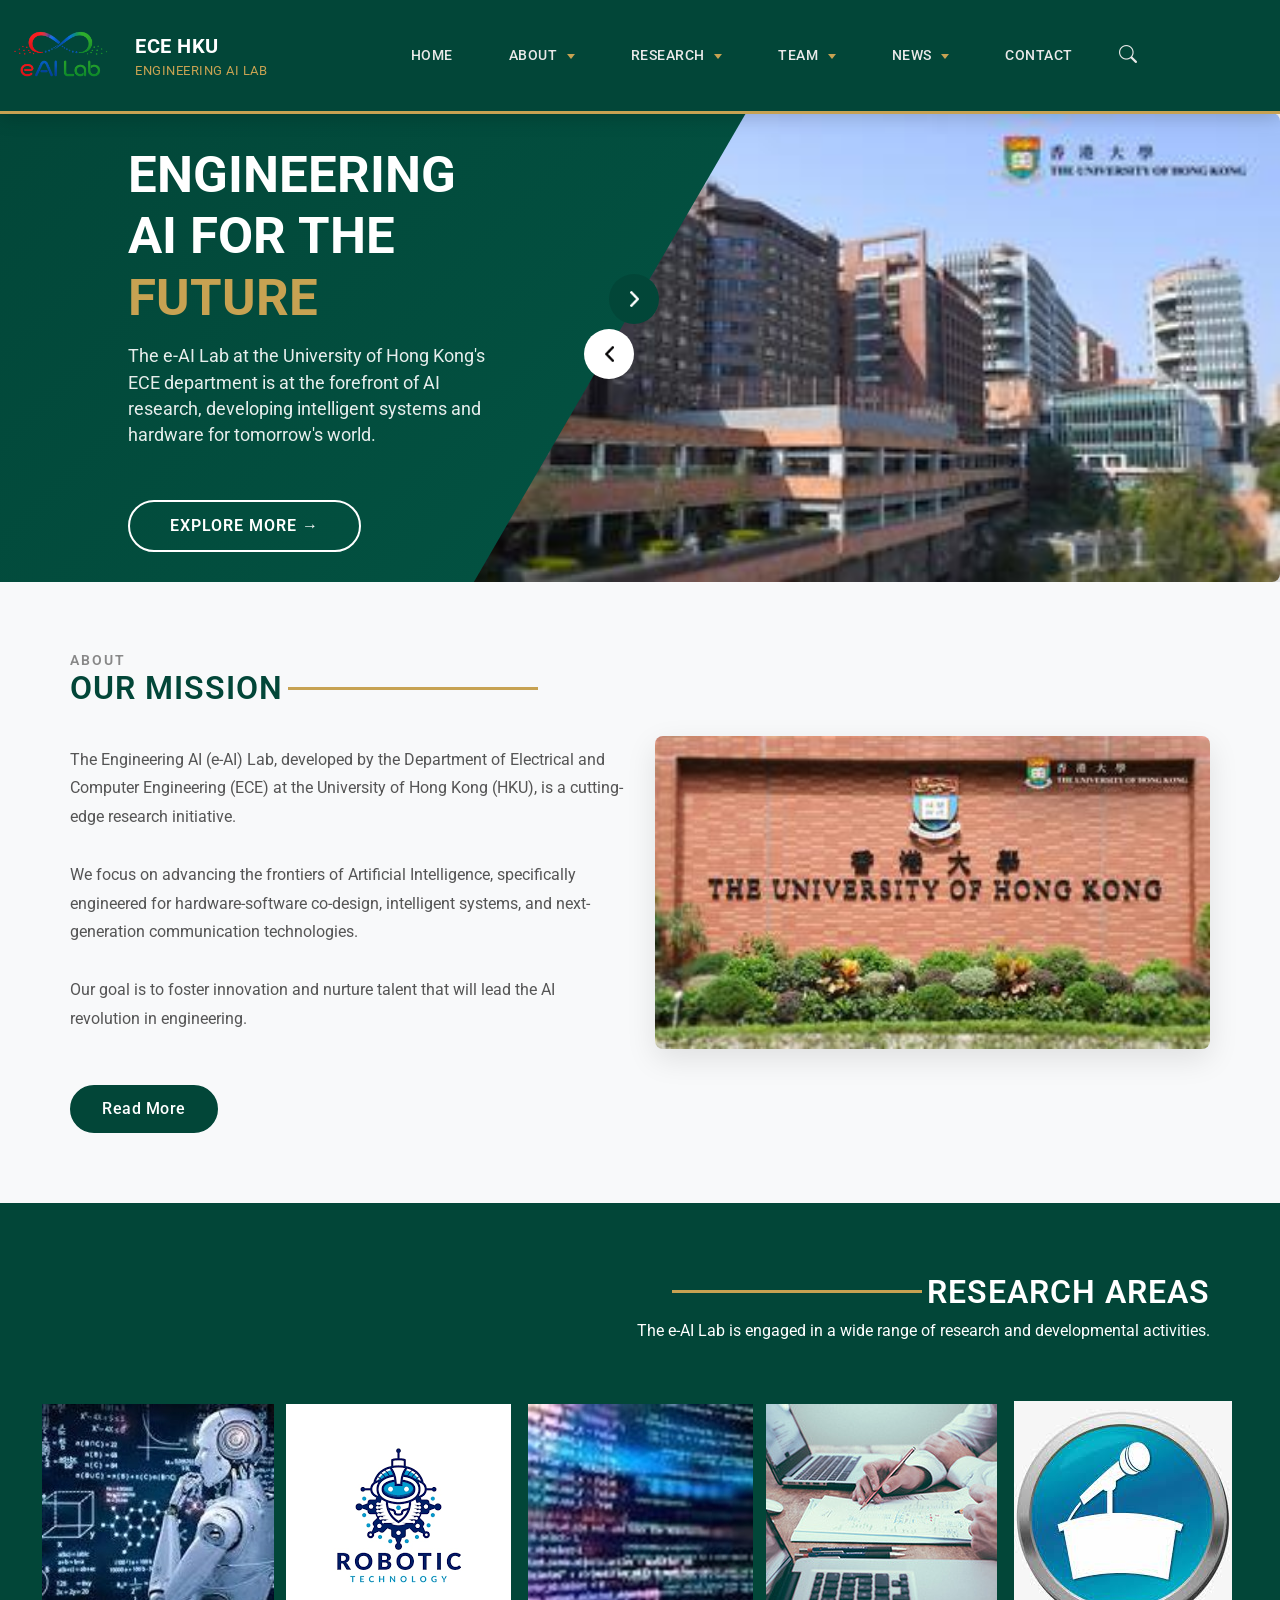
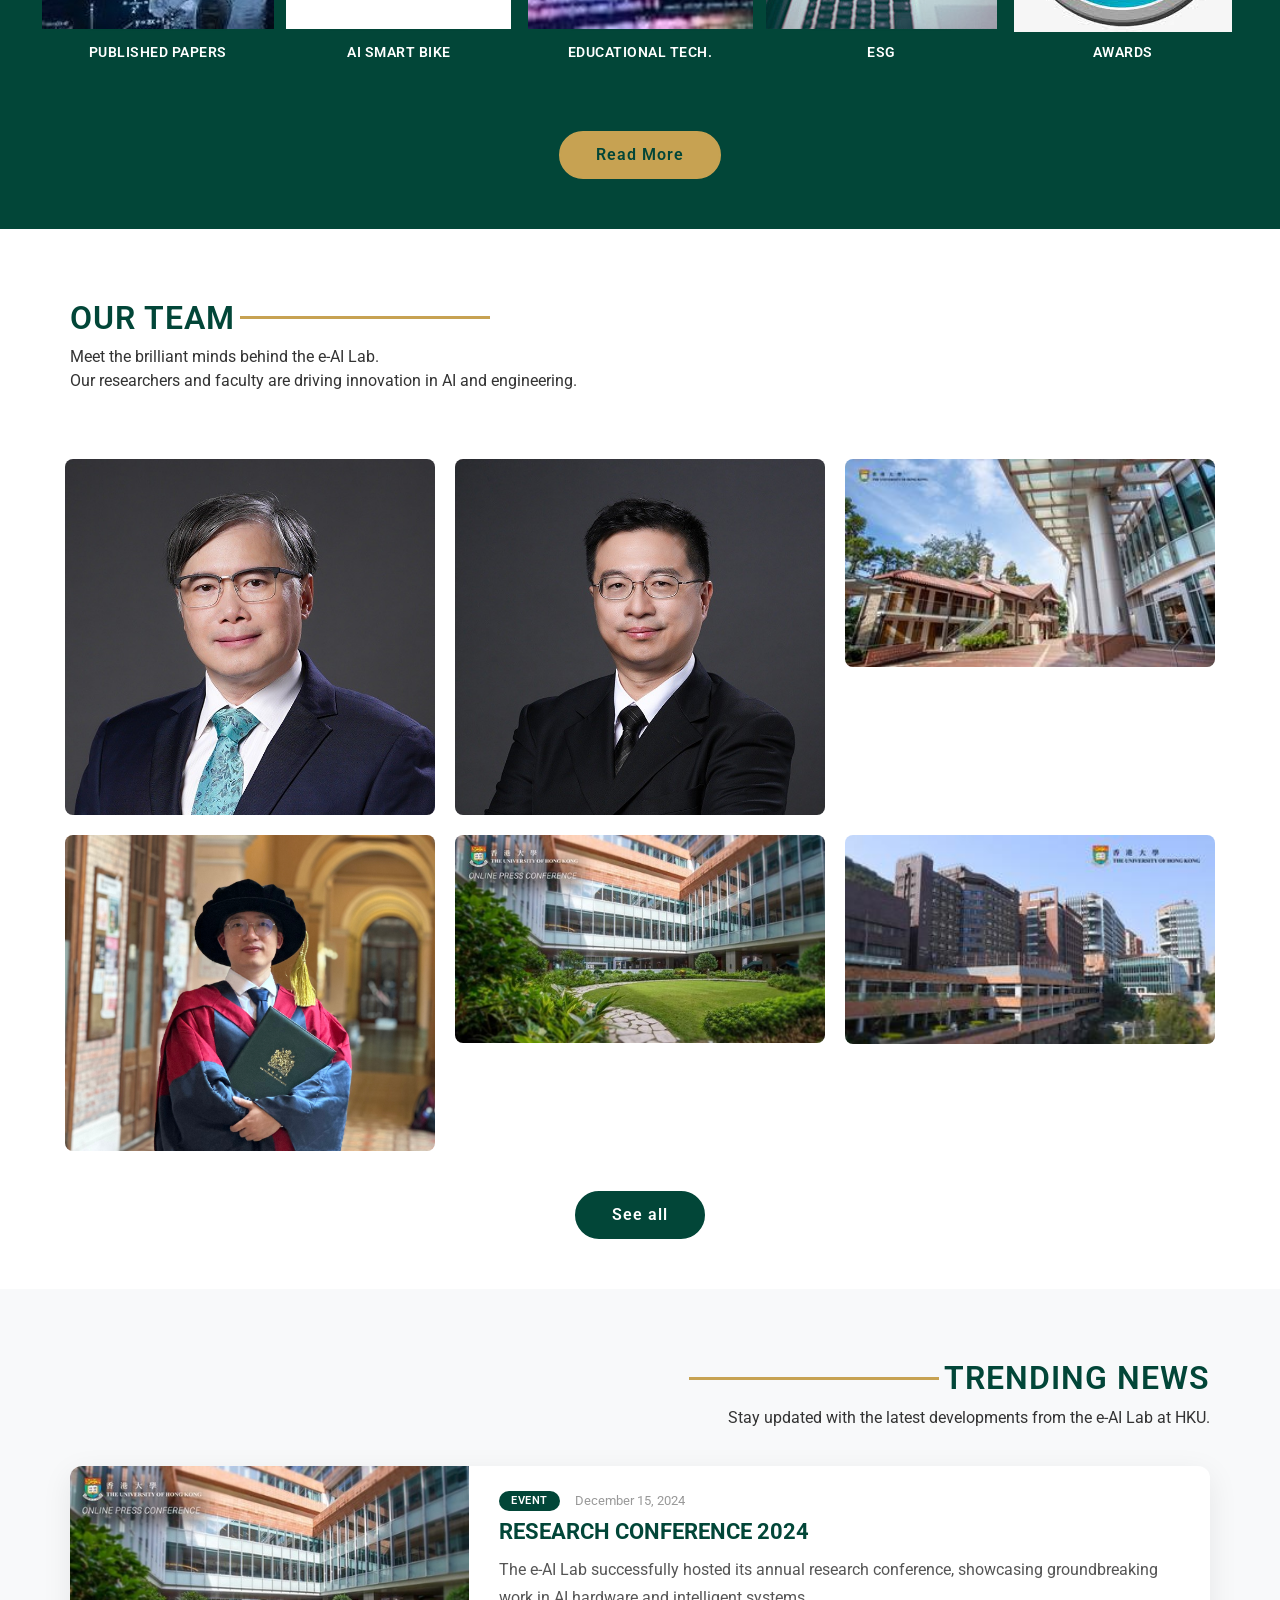
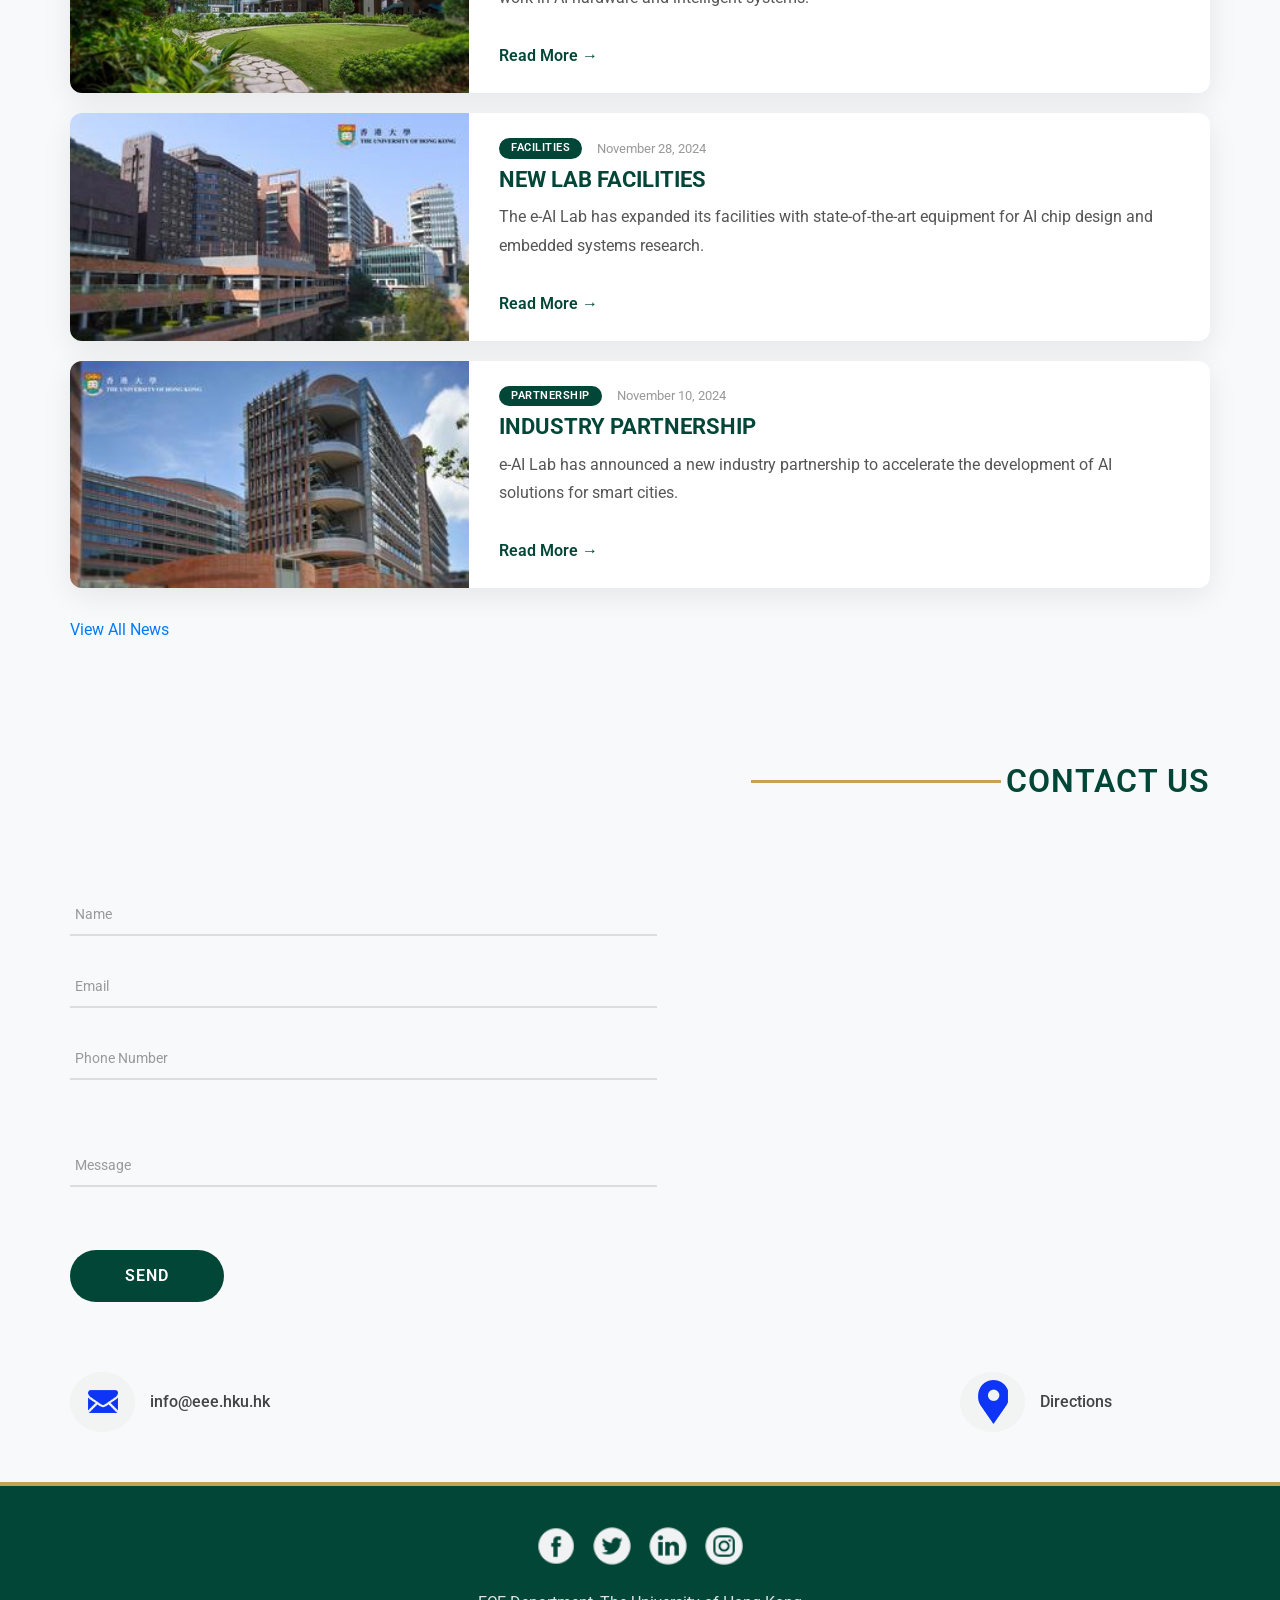
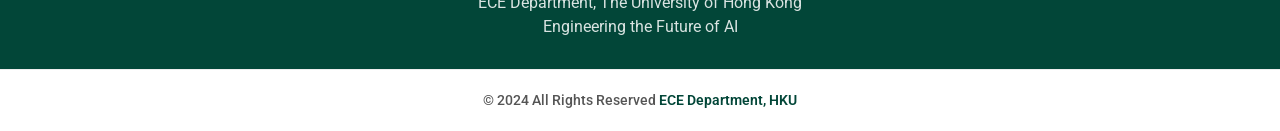
==== commit 8395c018: "Update index.html" ====
--- a/index.html
+++ b/index.html
@@ -3,6 +3,7 @@
 
 <head>
   <!-- Basic -->
+  <link rel="stylesheet" href="https://cdn.jsdelivr.net/npm/bootstrap-icons@1.11.3/font/bootstrap-icons.min.css">
   <meta charset="utf-8" />
   <meta http-equiv="X-UA-Compatible" content="IE=edge" />
   <!-- Mobile Metas -->
@@ -36,7 +37,7 @@
       <div class="container-fluid">
         <nav class="navbar navbar-expand-lg custom_nav-container">
           <a class="navbar-brand" href="home.html">
-            <img src="images/eAI_Lab_logo_trans.png" alt="EAI ECE HKU Logo">
+            <img src="images/eAI_Lab_logo_trans.png" alt="e-AI ECE HKU Logo">
             <span>
               ECE HKU <small>Engineering AI Lab</small>
             </span>
@@ -54,7 +55,7 @@
                   <a class="nav-link" href="home.html">Home</a>
                 </li>
 
-                <!-- About with Dropdown -->
+                <!-- About -->
                 <li class="nav-item dropdown">
                   <a class="nav-link dropdown-toggle" href="about.html" id="aboutDropdown" role="button" aria-haspopup="true" aria-expanded="false">
                     About
@@ -62,25 +63,26 @@
                   <div class="dropdown-menu" aria-labelledby="aboutDropdown">
                     <a class="dropdown-item" href="about.html">Our Mission</a>
                     <a class="dropdown-item" href="about.html#vision">Vision</a>
+                    <a class="dropdown-item" href="about.html#policy">Policy</a>
                   </div>
                 </li>
 
-                <!-- Research with Dropdown -->
+                <!-- Research -->
                 <li class="nav-item dropdown">
                   <a class="nav-link dropdown-toggle" href="research.html" id="researchDropdown" role="button" aria-haspopup="true" aria-expanded="false">
                     Research
                   </a>
                   <div class="dropdown-menu" aria-labelledby="researchDropdown">
-                    <a class="dropdown-item" href="research.html#ai-research">AI Research</a>
-                    <a class="dropdown-item" href="research.html#hardware-design">Hardware Design</a>
-                    <a class="dropdown-item" href="research.html#software-dev">Software Development</a>
+                    <a class="dropdown-item" href="research.html#esg">ESG</a>
+                    <a class="dropdown-item" href="research.html#ai-smart-bike">AI Smart Bike</a>
+                    <a class="dropdown-item" href="research.html#educational-technology">Educational Technology</a>
                     <div class="dropdown-divider"></div>
-                    <a class="dropdown-item" href="research.html#industry-collab">Industry Collaboration</a>
-                    <a class="dropdown-item" href="research.html#seminars">Seminars &amp; Events</a>
+                    <a class="dropdown-item" href="research.html#published-papers">Published Papers</a>
+                    <a class="dropdown-item" href="research.html#awards">Awards</a>
                   </div>
                 </li>
 
-                <!-- Team with Dropdown -->
+                <!-- Team -->
                 <li class="nav-item dropdown">
                   <a class="nav-link dropdown-toggle" href="team.html" id="teamDropdown" role="button" aria-haspopup="true" aria-expanded="false">
                     Team
@@ -94,7 +96,7 @@
                   </div>
                 </li>
 
-                <!-- News with Dropdown -->
+                <!-- News -->
                 <li class="nav-item dropdown">
                   <a class="nav-link dropdown-toggle" href="news.html" id="newsDropdown" role="button" aria-haspopup="true" aria-expanded="false">
                     News
@@ -109,10 +111,24 @@
                 <li class="nav-item">
                   <a class="nav-link" href="contact.html">Contact</a>
                 </li>
+
+                <!-- SEARCH - After Contact -->
+                <li class="nav-item search-nav-item">
+                  <button class="nav_search-btn" id="searchToggle" aria-label="Search">
+                    <i class="bi bi-search"></i>
+                  </button>
+                </li>
               </ul>
             </div>
           </div>
         </nav>
+        <!-- Search Form and Results (outside navbar) -->
+        <div class="search-form" id="searchForm">
+          <input type="text" id="searchInput" placeholder="Search pages... (Ctrl+K)" />
+          <button type="submit" id="searchSubmit">Search</button>
+          <button type="button" id="searchClose">✕</button>
+        </div>
+        <div id="searchResults" class="search-results"></div>
       </div>
     </header>
     <!-- end header section -->
@@ -135,7 +151,7 @@
           <span class="highlight">Future</span>
         </h1>
         <p>
-          The EAI Lab at the University of Hong Kong's ECE department is at the forefront of AI research, 
+          The e-AI Lab at the University of Hong Kong's ECE department is at the forefront of AI research, 
           developing intelligent systems and hardware for tomorrow's world.
         </p>
         <div>
@@ -148,16 +164,16 @@
         <div id="carouselExampleControls" class="carousel slide" data-ride="carousel">
           <div class="carousel-inner">
             <div class="carousel-item active">
-              <img src="images/haking.jpg" alt="EAI Lab Research">
+              <img src="images/haking.jpg" alt="e-AI Lab Research">
             </div>
             <div class="carousel-item">
-              <img src="images/chiwah.jpg" alt="EAI Lab Team">
+              <img src="images/chiwah.jpg" alt="e-AI Lab Team">
             </div>
             <div class="carousel-item">
-              <img src="images/cpd.jpg" alt="EAI Lab Facilities">
+              <img src="images/cpd.jpg" alt="e-AI Lab Facilities">
             </div>
             <div class="carousel-item">
-              <img src="images/visitor centre.jpg" alt="EAI Lab Conference">
+              <img src="images/visitor centre.jpg" alt="e-AI Lab Conference">
             </div>
           </div>
         </div>
@@ -178,7 +194,7 @@
               <hr>
             </div>
             <p>
-              The Engineering AI (EAI) Lab, developed by the Department of Electrical and Computer Engineering (ECE) at
+              The Engineering AI (e-AI) Lab, developed by the Department of Electrical and Computer Engineering (ECE) at
               the University of Hong Kong (HKU), is a cutting-edge research initiative.
               <br><br>
               We focus on advancing the frontiers of Artificial Intelligence, specifically engineered for
@@ -209,63 +225,63 @@
           <hr>
           <h2>Research Areas</h2>
         </div>
-        <p>The EAI Lab is engaged in a wide range of research and developmental activities.</p>
+        <p>The e-AI Lab is engaged in a wide range of research and developmental activities.</p>
       </div>
     </div>
     <div class="container">
       <div class="service_container layout_padding2">
-        <a href="research.html#ai-research">
+        <a href="research.html#published-papers">
           <div class="box">
             <div class="img-box">
               <img src="images/r.jpg" alt="" class="img-1">
               <img src="images/r.jpg" alt="" class="img-2">
             </div>
             <div class="name">
-              <h6>AI Research</h6>
+              <h6>Published Papers</h6>
             </div>
           </div>
         </a>
-        <a href="research.html#hardware-design">
+        <a href="research.html#ai-smart-bike">
           <div class="box">
             <div class="img-box">
               <img src="images/r1.png" alt="" class="img-1">
               <img src="images/r1.png" alt="" class="img-2">
             </div>
             <div class="name">
-              <h6>Hardware Design</h6>
+              <h6>AI Smart Bike</h6>
             </div>
           </div>
         </a>
-        <a href="research.html#software-dev">
+        <a href="research.html#educational-technology">
           <div class="box">
             <div class="img-box">
               <img src="images/software.jpg" alt="" class="img-1">
               <img src="images/software.jpg" alt="" class="img-2">
             </div>
             <div class="name">
-              <h6>Software Dev.</h6>
+              <h6>Educational Tech.</h6>
             </div>
           </div>
         </a>
-        <a href="research.html#industry-collab">
+        <a href="research.html#esg">
           <div class="box">
             <div class="img-box">
               <img src="images/p-4.jpg" alt="" class="img-1">
               <img src="images/p-4.jpg" alt="" class="img-2">
             </div>
             <div class="name">
-              <h6>Industry Collaboration</h6>
+              <h6>ESG</h6>
             </div>
           </div>
         </a>
-        <a href="research.html#seminars">
+        <a href="research.html#awards">
           <div class="box">
             <div class="img-box">
               <img src="images/g.jpg" alt="" class="img-1">
               <img src="images/g.jpg" alt="" class="img-2">
             </div>
             <div class="name">
-              <h6>Seminars</h6>
+              <h6>Awards</h6>
             </div>
           </div>
         </a>
@@ -285,23 +301,23 @@
         <hr>
       </div>
       <p>
-        Meet the brilliant minds behind the EAI Lab.
+        Meet the brilliant minds behind the e-AI Lab.
         <br> Our researchers and faculty are driving innovation in AI and engineering.
       </p>
       <div class="layout_padding2-top">
         <div class="row">
           <div class="col-md-4">
             <div class="img-box">
-              <img src="images/mb.jpg" alt="Team Member">
-              <a href="images/mb.jpg">
+              <img src="images/06_khlam2.jpeg" alt="Team Member">
+              <a href="images/06_khlam.jpeg">
                 <img src="images/link.png" alt="View">
               </a>
             </div>
           </div>
           <div class="col-md-4">
             <div class="img-box">
-              <img src="images/redbrick.jpg" alt="Team Member">
-              <a href="images/redbrick.jpg">
+              <img src="images/ATLL2.jpeg" alt="Team Member">
+              <a href="images/ATLL.jpeg">
                 <img src="images/link.png" alt="View">
               </a>
             </div>
@@ -316,8 +332,8 @@
           </div>
           <div class="col-md-4">
             <div class="img-box">
-              <img src="images/cpd.jpg" alt="Team Member">
-              <a href="images/cpd.jpg">
+              <img src="images/Zhenglong_LI.jpg" alt="Team Member">
+              <a href="images/Zhenglong_LI.jpg">
                 <img src="images/link.png" alt="View">
               </a>
             </div>
@@ -355,7 +371,7 @@
           <hr>
           <h2>Trending News</h2>
         </div>
-        <p>Stay updated with the latest developments from the EAI Lab at HKU.</p>
+        <p>Stay updated with the latest developments from the e-AI Lab at HKU.</p>
       </div>
 
       <!-- News Item 1 -->
@@ -370,7 +386,7 @@
           </div>
           <h4>Research Conference 2024</h4>
           <p>
-            The EAI Lab successfully hosted its annual research conference, showcasing groundbreaking work in AI hardware and intelligent systems.
+            The e-AI Lab successfully hosted its annual research conference, showcasing groundbreaking work in AI hardware and intelligent systems.
           </p>
           <a href="news.html#events" class="read-more">Read More →</a>
         </div>
@@ -388,7 +404,7 @@
           </div>
           <h4>New Lab Facilities</h4>
           <p>
-            The EAI Lab has expanded its facilities with state-of-the-art equipment for AI chip design and embedded systems research.
+            The e-AI Lab has expanded its facilities with state-of-the-art equipment for AI chip design and embedded systems research.
           </p>
           <a href="news.html#updates" class="read-more">Read More →</a>
         </div>
@@ -406,7 +422,7 @@
           </div>
           <h4>Industry Partnership</h4>
           <p>
-            EAI Lab has announced a new industry partnership to accelerate the development of AI solutions for smart cities.
+            e-AI Lab has announced a new industry partnership to accelerate the development of AI solutions for smart cities.
           </p>
           <a href="news.html#updates" class="read-more">Read More →</a>
         </div>
@@ -548,5 +564,266 @@
     });
   </script>
 
+  <script>
+    // =============================================
+    // SEARCH FUNCTIONALITY
+    // =============================================
+
+    document.addEventListener('DOMContentLoaded', function() {
+      // Elements
+      const searchToggle = document.getElementById('searchToggle');
+      const searchForm = document.getElementById('searchForm');
+      const searchInput = document.getElementById('searchInput');
+      const searchClose = document.getElementById('searchClose');
+      const searchSubmit = document.getElementById('searchSubmit');
+      const searchResults = document.getElementById('searchResults');
+
+      // Page data for search - edit this to match your site structure
+      const pages = [
+        {
+          title: 'Home',
+          url: 'home.html',
+          description: 'Engineering AI Lab at HKU - Home page with research areas, team highlights, and latest news.',
+          keywords: ['home', 'ece', 'hku', 'engineering', 'ai', 'lab', 'artificial intelligence']
+        },
+        {
+          title: 'About - Mission',
+          url: 'about.html',
+          description: 'Learn about the e-AI Lab mission, vision, and research initiatives at the University of Hong Kong.',
+          keywords: ['about', 'mission', 'vision', 'ece', 'hku', 'engineering', 'ai', 'lab']
+        },
+        {
+          title: 'About - Vision',
+          url: 'about.html#vision',
+          description: 'Our vision for the future of AI engineering research at HKU, focusing on excellence, innovation, and sustainability.',
+          keywords: ['vision', 'future', 'excellence', 'innovation', 'sustainability', 'ai', 'engineering']
+        },
+        {
+          title: 'About - Policy',
+          url: 'about.html#policy',
+          description: 'Policy and governance framework for responsible AI research, including ethics, IP, and ESG guidelines.',
+          keywords: ['policy', 'ethics', 'governance', 'responsible', 'ai', 'ip', 'intellectual', 'property', 'esg']
+        },
+        {
+          title: 'Research - Published Papers',
+          url: 'research.html#published-papers',
+          description: 'Cutting-edge machine learning algorithms, neural network architectures, and intelligent systems research.',
+          keywords: ['published', 'papers', 'algorithms', 'neural', 'networks', 'intelligent', 'systems', 'ml']
+        },
+        {
+          title: 'Research - AI Smart Bike',
+          url: 'research.html#ai-smart-bike',
+          description: 'AI-powered smart bike systems with real-time safety monitoring, predictive maintenance, and edge AI navigation.',
+          keywords: ['ai', 'smart', 'bike', 'iot', 'hardware', 'safety', 'navigation', 'edge', 'urban', 'mobility']
+        },
+        {
+          title: 'Research - Educational Technology',
+          url: 'research.html#educational-technology',
+          description: 'Innovative educational technology solutions including adaptive learning platforms, intelligent tutoring systems, and immersive educational tools.',
+          keywords: ['edtech', 'educational', 'technology', 'adaptive', 'learning', 'tutoring', 'immersive']
+        },
+        {
+          title: 'Research - ESG',
+          url: 'research.html#esg',
+          description: 'Sustainable AI solutions addressing environmental, social, and governance challenges with responsible and ethical AI.',
+          keywords: ['esg', 'sustainability', 'environmental', 'social', 'governance', 'ethical', 'responsible']
+        },
+        {
+          title: 'Research - Awards',
+          url: 'research.html#awards',
+          description: 'Recognition of research excellence and achievements of faculty, researchers, and students in AI engineering.',
+          keywords: ['awards', 'recognition', 'achievements', 'excellence', 'honors', 'faculty', 'researchers']
+        },
+        {
+          title: 'Team',
+          url: 'team.html',
+          description: 'Meet our faculty, researchers, students, and alumni at the e-AI Lab.',
+          keywords: ['team', 'faculty', 'researchers', 'students', 'alumni', 'people']
+        },
+        {
+          title: 'News',
+          url: 'news.html',
+          description: 'Stay updated with the latest events, updates, and announcements from the e-AI Lab.',
+          keywords: ['news', 'events', 'updates', 'conference', 'workshop', 'seminar', 'announcements']
+        },
+        {
+          title: 'Contact',
+          url: 'contact.html',
+          description: 'Get in touch with the e-AI Lab at HKU. Find our location, email, and contact form.',
+          keywords: ['contact', 'email', 'location', 'directions', 'phone', 'map']
+        },
+        {
+          title: 'Join e-AI Lab',
+          url: 'fill.html',
+          description: 'Apply to join the e-AI Lab as a researcher or student at HKU.',
+          keywords: ['join', 'apply', 'career', 'opportunities', 'positions', 'students', 'researchers']
+        }
+      ];
+
+      // Toggle search form
+      function toggleSearch() {
+        searchForm.classList.toggle('active');
+        searchResults.classList.remove('active');
+        searchResults.innerHTML = '';
+        if (searchForm.classList.contains('active')) {
+          searchInput.focus();
+        }
+      }
+
+      // Open search
+      function openSearch() {
+        searchForm.classList.add('active');
+        searchInput.focus();
+      }
+
+      // Close search
+      function closeSearch() {
+        searchForm.classList.remove('active');
+        searchResults.classList.remove('active');
+        searchResults.innerHTML = '';
+        searchInput.value = '';
+      }
+
+      // Search function
+      function performSearch(query) {
+        query = query.trim().toLowerCase();
+        
+        if (query.length === 0) {
+          searchResults.classList.remove('active');
+          searchResults.innerHTML = '';
+          return;
+        }
+
+        const results = pages.filter(page => {
+          if (page.title.toLowerCase().includes(query)) return true;
+          if (page.description.toLowerCase().includes(query)) return true;
+          if (page.keywords && page.keywords.some(k => k.toLowerCase().includes(query))) return true;
+          return false;
+        });
+
+        displayResults(results, query);
+      }
+
+      // Display search results
+      function displayResults(results, query) {
+        const queryWords = query.split(' ').filter(w => w.length > 0);
+        
+        if (results.length === 0) {
+          searchResults.innerHTML = `
+            <div class="no-results">
+              <i class="bi bi-search"></i>
+              No results found for "<strong>${query}</strong>"
+              <br><small style="color: #aaa; font-size: 12px;">Try different keywords</small>
+            </div>
+          `;
+          searchResults.classList.add('active');
+          return;
+        }
+
+        let html = '';
+        results.forEach(page => {
+          let title = page.title;
+          queryWords.forEach(word => {
+            const regex = new RegExp(`(${word.replace(/[.*+?^${}()|[\]\\]/g, '\\$&')})`, 'gi');
+            title = title.replace(regex, '<span class="highlight">$1</span>');
+          });
+
+          let desc = page.description;
+          queryWords.forEach(word => {
+            const regex = new RegExp(`(${word.replace(/[.*+?^${}()|[\]\\]/g, '\\$&')})`, 'gi');
+            desc = desc.replace(regex, '<span class="highlight">$1</span>');
+          });
+
+          html += `
+            <div class="result-item" onclick="window.location.href='${page.url}'">
+              <div class="result-title">${title}</div>
+              <div class="result-desc">${desc}</div>
+              <div class="result-url">${page.url}</div>
+            </div>
+          `;
+        });
+
+        searchResults.innerHTML = html;
+        searchResults.classList.add('active');
+      }
+
+      // Event listeners
+      if (searchToggle) {
+        searchToggle.addEventListener('click', function(e) {
+          e.stopPropagation();
+          toggleSearch();
+        });
+      }
+
+      if (searchClose) {
+        searchClose.addEventListener('click', function(e) {
+          e.stopPropagation();
+          closeSearch();
+        });
+      }
+
+      if (searchSubmit) {
+        searchSubmit.addEventListener('click', function(e) {
+          e.preventDefault();
+          performSearch(searchInput.value);
+        });
+      }
+
+      if (searchInput) {
+        searchInput.addEventListener('keyup', function(e) {
+          if (e.key === 'Enter') {
+            performSearch(this.value);
+          } else {
+            clearTimeout(this.debounceTimer);
+            this.debounceTimer = setTimeout(() => {
+              performSearch(this.value);
+            }, 300);
+          }
+        });
+
+        searchInput.addEventListener('focus', function() {
+          if (this.value.length > 0) {
+            performSearch(this.value);
+          }
+        });
+      }
+
+      // Close search on click outside
+      document.addEventListener('click', function(e) {
+        const searchContainer = document.querySelector('.header_section');
+        const resultsContainer = document.getElementById('searchResults');
+        
+        if (searchContainer && !searchContainer.contains(e.target) && 
+            resultsContainer && !resultsContainer.contains(e.target)) {
+          if (e.target.closest('.result-item')) return;
+          closeSearch();
+        }
+      });
+
+      // Keyboard shortcut: Ctrl+K or Cmd+K to open search
+      document.addEventListener('keydown', function(e) {
+        if ((e.ctrlKey || e.metaKey) && e.key === 'k') {
+          e.preventDefault();
+          if (searchForm.classList.contains('active')) {
+            closeSearch();
+          } else {
+            openSearch();
+          }
+        }
+        if (e.key === 'Escape') {
+          closeSearch();
+        }
+      });
+
+      // Prevent default form submission
+      const searchFormElement = document.querySelector('.search-form');
+      if (searchFormElement) {
+        searchFormElement.addEventListener('submit', function(e) {
+          e.preventDefault();
+          performSearch(searchInput.value);
+        });
+      }
+    });
+    </script>
 </body>
 </html>
--- a/css/style.css
+++ b/css/style.css
@@ -1037,6 +1037,7 @@
   border-top: 2px solid #e9ecef;
 }
 
+
 /* ========================================
    RESPONSIVE - EVENTS
    ======================================== */
@@ -1057,153 +1058,194 @@
 
 
 /* ========================================
-   RESEARCH SECTION - HORIZONTAL LAYOUT
+   RESEARCH - CLEAN & COMPACT
    ======================================== */
-.research_section {
+
+/* Research header */
+.research-header-section {
   background-color: #f8f9fa;
-  padding: 70px 0 50px;
-}
-
-.research_section h2,
-.research_section p {
-  font-family: "Roboto", "Helvetica Neue", sans-serif;
-}
-
-.research_section .research-item-horizontal {
-  display: -webkit-box;
-  display: -ms-flexbox;
-  display: flex;
-  background: #ffffff;
-  border-radius: 12px;
-  overflow: hidden;
-  -webkit-box-shadow: 0 8px 30px rgba(0,0,0,0.08);
-          box-shadow: 0 8px 30px rgba(0,0,0,0.08);
-  -webkit-transition: -webkit-transform 0.3s, -webkit-box-shadow 0.3s;
-  transition: -webkit-transform 0.3s, -webkit-box-shadow 0.3s;
-  transition: transform 0.3s, box-shadow 0.3s;
-  transition: transform 0.3s, box-shadow 0.3s, -webkit-transform 0.3s, -webkit-box-shadow 0.3s;
-  margin: 20px 0;
-}
-
-.research_section .research-item-horizontal:hover {
-  -webkit-transform: translateY(-4px);
-          transform: translateY(-4px);
-  -webkit-box-shadow: 0 12px 40px rgba(0,0,0,0.12);
-          box-shadow: 0 12px 40px rgba(0,0,0,0.12);
-}
-
-.research_section .research-item-horizontal .img-box {
-  width: 35%;
-  min-height: 200px;
-  overflow: hidden;
-  -ms-flex-negative: 0;
-      flex-shrink: 0;
+  padding: 50px 0 30px;
+}
+
+/* Research subsections - compact */
+.research-subsection {
+  padding: 50px 0;
+  border-bottom: 1px solid #f0f0f0;
+}
+
+.research-subsection:last-child {
+  border-bottom: none;
+}
+
+.research-subsection:nth-child(even) {
+  background-color: #fafafa;
+}
+
+.research-subsection:nth-child(odd) {
+  background-color: #ffffff;
+}
+
+/* Category badge - compact */
+.badge-category {
+  display: inline-block;
   background-color: #024638;
-  display: -webkit-box;
-  display: -ms-flexbox;
-  display: flex;
-  -webkit-box-align: center;
-      -ms-flex-align: center;
-          align-items: center;
-  -webkit-box-pack: center;
-      -ms-flex-pack: center;
-          justify-content: center;
-}
-
-.research_section .research-item-horizontal .img-box img {
-  width: 100%;
-  height: 100%;
-  -o-object-fit: cover;
-     object-fit: cover;
-  -webkit-transition: -webkit-transform 0.5s;
-  transition: -webkit-transform 0.5s;
-  transition: transform 0.5s;
-  transition: transform 0.5s, -webkit-transform 0.5s;
-}
-
-.research_section .research-item-horizontal:hover .img-box img {
-  -webkit-transform: scale(1.05);
-          transform: scale(1.05);
-}
-
-.research_section .research-item-horizontal .detail-box {
-  padding: 20px 25px;
-  -webkit-box-flex: 1;
-      -ms-flex: 1;
-          flex: 1;
-  display: -webkit-box;
-  display: -ms-flexbox;
-  display: flex;
-  -webkit-box-orient: vertical;
-  -webkit-box-direction: normal;
-      -ms-flex-direction: column;
-          flex-direction: column;
-  -webkit-box-pack: center;
-      -ms-flex-pack: center;
-          justify-content: center;
-}
-
-.research_section .research-item-horizontal .detail-box .research-meta {
-  font-size: 12px;
-  color: #999;
-  margin-bottom: 6px;
-  display: -webkit-box;
-  display: -ms-flexbox;
-  display: flex;
-  -webkit-box-align: center;
-      -ms-flex-align: center;
-          align-items: center;
-  gap: 12px;
-  -ms-flex-wrap: wrap;
-      flex-wrap: wrap;
-}
-
-.research_section .research-item-horizontal .detail-box .research-meta .category {
-  background-color: #024638;
-  color: #fff;
-  padding: 2px 10px;
+  color: #ffffff;
+  padding: 2px 14px;
   border-radius: 20px;
-  font-size: 10px;
+  font-size: 0.65rem;
   font-weight: 600;
   text-transform: uppercase;
   letter-spacing: 0.5px;
-}
-
-.research_section .research-item-horizontal .detail-box h4 {
+  margin-bottom: 6px;
+}
+
+/* Research title - compact */
+.research-title {
+  color: #024638;
+  font-weight: 700;
+  font-size: 1.5rem;
+  margin-bottom: 8px;
   text-transform: uppercase;
-  font-weight: 700;
+  letter-spacing: 0.5px;
+}
+
+/* Research description - compact */
+.research-desc {
+  color: #555;
+  line-height: 1.6;
+  font-size: 0.95rem;
+  margin-bottom: 10px;
+}
+
+/* Research list - compact */
+.research-list {
+  color: #555;
+  padding-left: 18px;
+  margin-bottom: 12px;
+  font-size: 0.9rem;
+  line-height: 1.8;
+}
+
+.research-list li strong {
   color: #024638;
-  font-size: 20px;
-  margin-top: 0;
-  margin-bottom: 8px;
-}
-
-.research_section .research-item-horizontal .detail-box p {
-  margin-top: 0;
-  color: #555;
-  line-height: 1.7;
-  -webkit-box-flex: 1;
-      -ms-flex: 1;
-          flex: 1;
-  font-size: 14px;
-}
-
-.research_section .research-item-horizontal .detail-box .read-more {
+}
+
+/* Research link - compact */
+.research-link {
   display: inline-block;
+  color: #024638;
   font-weight: 600;
-  margin-top: 12px;
+  font-size: 0.9rem;
+  transition: color 0.3s;
+  text-decoration: none;
+}
+
+.research-link:hover {
+  color: #c7a252;
+}
+
+/* Research image - compact */
+.research-img {
+  width: 100%;
+  max-height: 200px;
+  object-fit: cover;
+  border-radius: 8px;
+  box-shadow: 0 4px 15px rgba(0,0,0,0.08);
+  transition: transform 0.3s ease;
+}
+
+.research-img:hover {
+  transform: scale(1.02);
+}
+
+/* Research image grid for papers/awards */
+.research-img-grid {
+  display: grid;
+  grid-template-columns: 1fr 1fr 1fr;
+  gap: 10px;
+}
+
+.research-img-small {
+  width: 100%;
+  height: 120px;
+  object-fit: cover;
+  border-radius: 6px;
+  box-shadow: 0 2px 10px rgba(0,0,0,0.06);
+  transition: transform 0.3s ease;
+}
+
+.research-img-small:hover {
+  transform: scale(1.05);
+}
+
+/* Award border (gold) */
+.award-border {
+  border: 2px solid #c7a252;
+}
+
+/* Back to top - compact */
+.back-to-top {
+  display: inline-block;
   color: #024638;
-  -webkit-transition: color 0.2s;
-  transition: color 0.2s;
-  -ms-flex-item-align: start;
-      align-self: flex-start;
-  font-size: 14px;
-}
-
-.research_section .research-item-horizontal .detail-box .read-more:hover {
-  color: #035a48;
-}
-
+  font-weight: 600;
+  font-size: 0.85rem;
+  transition: color 0.3s;
+  text-decoration: none;
+}
+
+.back-to-top:hover {
+  color: #c7a252;
+}
+
+/* Anchor offset */
+.anchor-offset {
+  scroll-margin-top: 80px;
+}
+
+/* Responsive */
+@media (max-width: 992px) {
+  .research-img {
+    max-height: 150px;
+    margin-top: 15px;
+  }
+  .research-img-grid {
+    grid-template-columns: 1fr 1fr 1fr;
+    gap: 8px;
+    margin-top: 15px;
+  }
+  .research-img-small {
+    height: 100px;
+  }
+}
+
+@media (max-width: 768px) {
+  .research-subsection {
+    padding: 35px 0;
+  }
+  .research-title {
+    font-size: 1.2rem;
+  }
+  .research-desc {
+    font-size: 0.85rem;
+  }
+  .research-img-grid {
+    grid-template-columns: 1fr 1fr 1fr;
+    gap: 6px;
+  }
+  .research-img-small {
+    height: 80px;
+  }
+}
+
+@media (max-width: 576px) {
+  .research-img-grid {
+    grid-template-columns: 1fr 1fr 1fr;
+    gap: 5px;
+  }
+  .research-img-small {
+    height: 70px;
+  }
+}
 /* ========================================
    RESPONSIVE - RESEARCH HORIZONTAL
    ======================================== */
@@ -1918,4 +1960,301 @@
   .dropdown.show .dropdown-toggle::after {
     transform: rotate(180deg);
   }
-}+}
+
+/* ========================================
+   SEARCH FUNCTIONALITY
+   ======================================== */
+
+/* Search nav item - positioned after Contact */
+.search-nav-item {
+  display: flex;
+  align-items: center;
+  padding: 0 10px;
+}
+
+.search-nav-item .nav_search-btn {
+  background: none;
+  border: none;
+  cursor: pointer;
+  padding: 8px 12px;
+  font-size: 18px;
+  color: #e8e8e8;
+  transition: color 0.3s;
+  display: flex;
+  align-items: center;
+  justify-content: center;
+}
+
+.search-nav-item .nav_search-btn:hover {
+  color: #c7a252;
+}
+
+.search-nav-item .nav_search-btn .search-icon {
+  display: inline-block;
+  line-height: 1;
+}
+
+/* Search form - positioned below header */
+.search-form {
+  display: none;
+  position: absolute;
+  top: 70px;
+  right: 20px;
+  background: #ffffff;
+  padding: 15px 20px;
+  border-radius: 12px;
+  box-shadow: 0 10px 40px rgba(0, 0, 0, 0.25);
+  width: 380px;
+  z-index: 10000;
+  border: 1px solid rgba(0, 0, 0, 0.05);
+}
+
+.search-form.active {
+  display: flex;
+  align-items: center;
+  gap: 10px;
+}
+
+.search-form input {
+  flex: 1;
+  border: 2px solid #e0e0e0;
+  border-radius: 25px;
+  padding: 10px 18px;
+  font-size: 14px;
+  outline: none;
+  transition: border-color 0.3s;
+  background: #f8f9fa;
+  min-width: 0;
+}
+
+.search-form input:focus {
+  border-color: #024638;
+  background: #ffffff;
+}
+
+.search-form input::placeholder {
+  color: #999;
+}
+
+.search-form #searchSubmit {
+  background: #024638;
+  border: none;
+  color: #ffffff;
+  padding: 10px 20px;
+  border-radius: 25px;
+  font-weight: 600;
+  cursor: pointer;
+  transition: background-color 0.3s;
+  font-size: 13px;
+  white-space: nowrap;
+}
+
+.search-form #searchSubmit:hover {
+  background: #035a48;
+}
+
+.search-form #searchClose {
+  background: none;
+  border: none;
+  font-size: 20px;
+  color: #666;
+  cursor: pointer;
+  padding: 5px 8px;
+  transition: color 0.3s;
+}
+
+.search-form #searchClose:hover {
+  color: #333;
+}
+
+/* Search results dropdown */
+.search-results {
+  display: none;
+  position: absolute;
+  top: 120px;
+  right: 20px;
+  background: #ffffff;
+  border-radius: 12px;
+  box-shadow: 0 10px 50px rgba(0, 0, 0, 0.2);
+  max-height: 450px;
+  overflow-y: auto;
+  width: 400px;
+  z-index: 9999;
+  border: 1px solid rgba(0, 0, 0, 0.05);
+  padding: 8px 0;
+}
+
+.search-results.active {
+  display: block;
+}
+
+.search-results .result-item {
+  padding: 12px 20px;
+  border-bottom: 1px solid #f0f0f0;
+  cursor: pointer;
+  transition: background-color 0.2s;
+}
+
+.search-results .result-item:last-child {
+  border-bottom: none;
+}
+
+.search-results .result-item:hover {
+  background-color: #f8f9fa;
+}
+
+.search-results .result-item .result-title {
+  font-weight: 600;
+  color: #024638;
+  font-size: 15px;
+  margin-bottom: 4px;
+}
+
+.search-results .result-item .result-title .highlight {
+  color: #c7a252;
+}
+
+.search-results .result-item .result-desc {
+  font-size: 13px;
+  color: #666;
+  line-height: 1.4;
+}
+
+.search-results .result-item .result-desc .highlight {
+  background-color: #fff3cd;
+  padding: 0 2px;
+}
+
+.search-results .result-item .result-url {
+  font-size: 11px;
+  color: #024638;
+  margin-top: 4px;
+  opacity: 0.7;
+}
+
+.search-results .no-results {
+  padding: 30px 20px;
+  text-align: center;
+  color: #888;
+  font-size: 15px;
+}
+
+.search-results .no-results .emoji {
+  font-size: 30px;
+  display: block;
+  margin-bottom: 10px;
+}
+
+/* Search results scrollbar */
+.search-results::-webkit-scrollbar {
+  width: 6px;
+}
+
+.search-results::-webkit-scrollbar-track {
+  background: #f1f1f1;
+  border-radius: 10px;
+}
+
+.search-results::-webkit-scrollbar-thumb {
+  background: #c7a252;
+  border-radius: 10px;
+}
+
+.search-results::-webkit-scrollbar-thumb:hover {
+  background: #b8934a;
+}
+
+/* Responsive search */
+@media (max-width: 991px) {
+  .search-nav-item {
+    padding: 0;
+    width: 100%;
+    justify-content: center;
+    margin-top: 5px;
+  }
+  
+  .search-nav-item .nav_search-btn {
+    padding: 10px 20px;
+    width: 100%;
+    justify-content: center;
+    font-size: 16px;
+    color: #e8e8e8;
+    background: rgba(255,255,255,0.05);
+    border-radius: 8px;
+  }
+  
+  .search-nav-item .nav_search-btn:hover {
+    background: rgba(255,255,255,0.1);
+  }
+  
+  .search-form {
+    position: fixed;
+    top: 70px;
+    left: 15px;
+    right: 15px;
+    width: auto;
+    padding: 12px 15px;
+  }
+  
+  .search-form input {
+    padding: 8px 14px;
+    font-size: 13px;
+  }
+  
+  .search-form #searchSubmit {
+    padding: 8px 16px;
+    font-size: 12px;
+  }
+  
+  .search-results {
+    position: fixed;
+    top: 120px;
+    left: 15px;
+    right: 15px;
+    width: auto;
+    max-height: 350px;
+  }
+  
+  .search-results .result-item {
+    padding: 10px 16px;
+  }
+}
+
+@media (max-width: 480px) {
+  .search-form {
+    top: 60px;
+    padding: 10px 12px;
+  }
+  
+  .search-form input {
+    font-size: 12px;
+    padding: 6px 12px;
+  }
+  
+  .search-form #searchSubmit {
+    font-size: 11px;
+    padding: 6px 12px;
+  }
+  
+  .search-results {
+    top: 100px;
+    max-height: 300px;
+  }
+  
+  .search-results .result-item .result-title {
+    font-size: 13px;
+  }
+  
+  .search-results .result-item .result-desc {
+    font-size: 12px;
+  }
+}
+
+/* ========================================
+   HEADER POSITIONING FOR SEARCH
+   ======================================== */
+.header_section .container-fluid {
+  position: relative;
+}
+
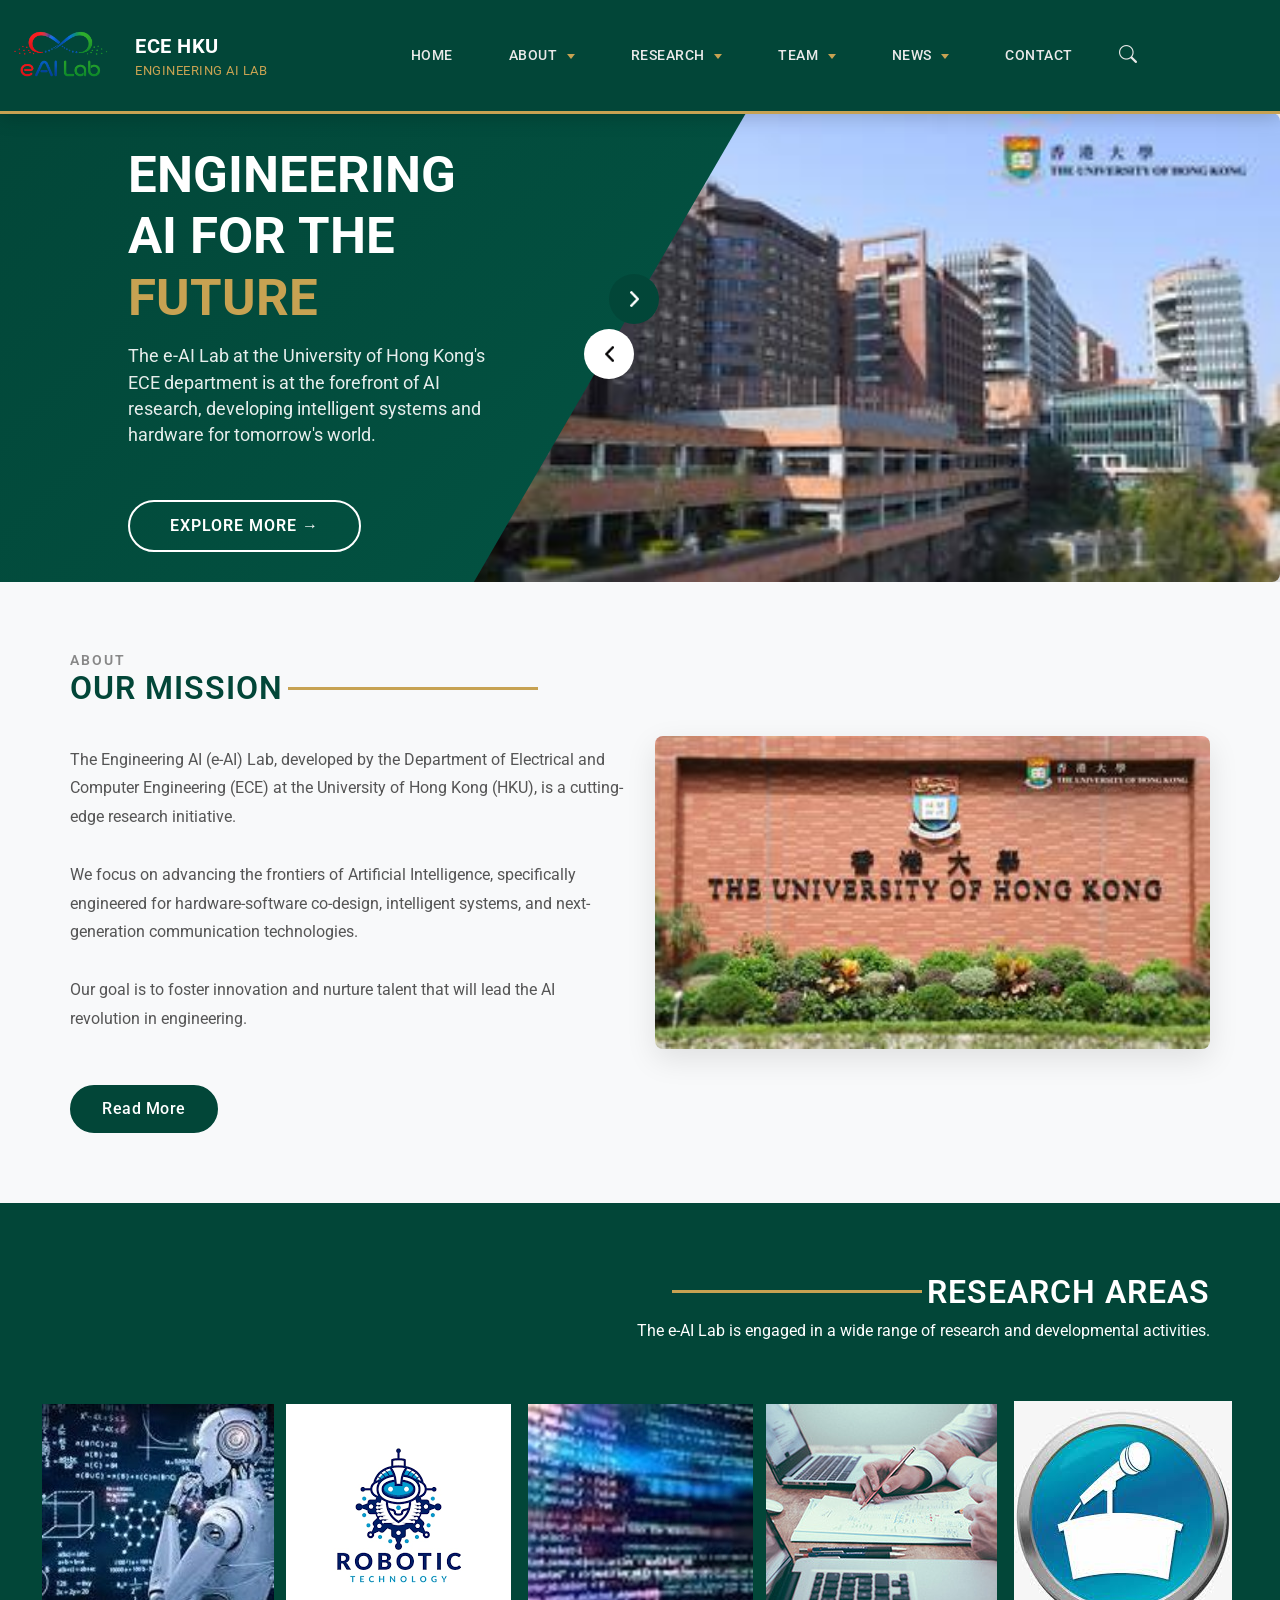
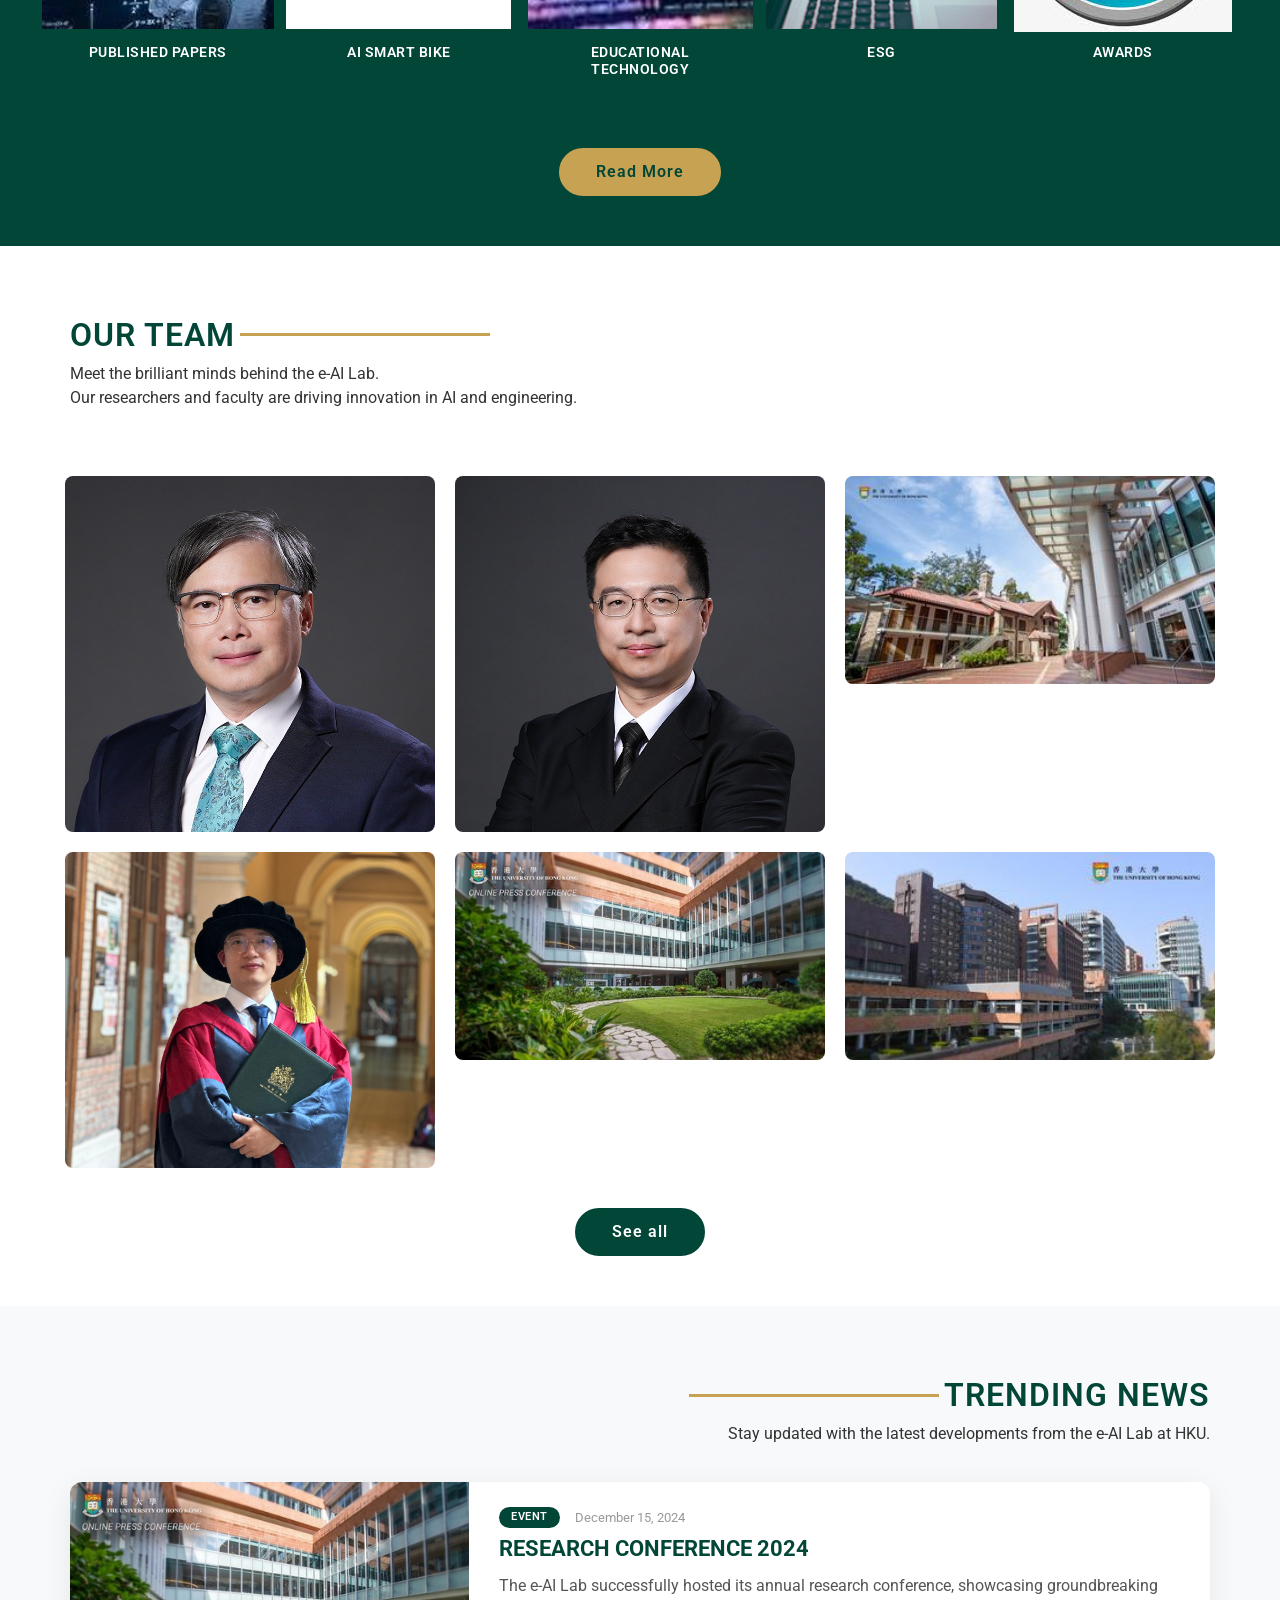
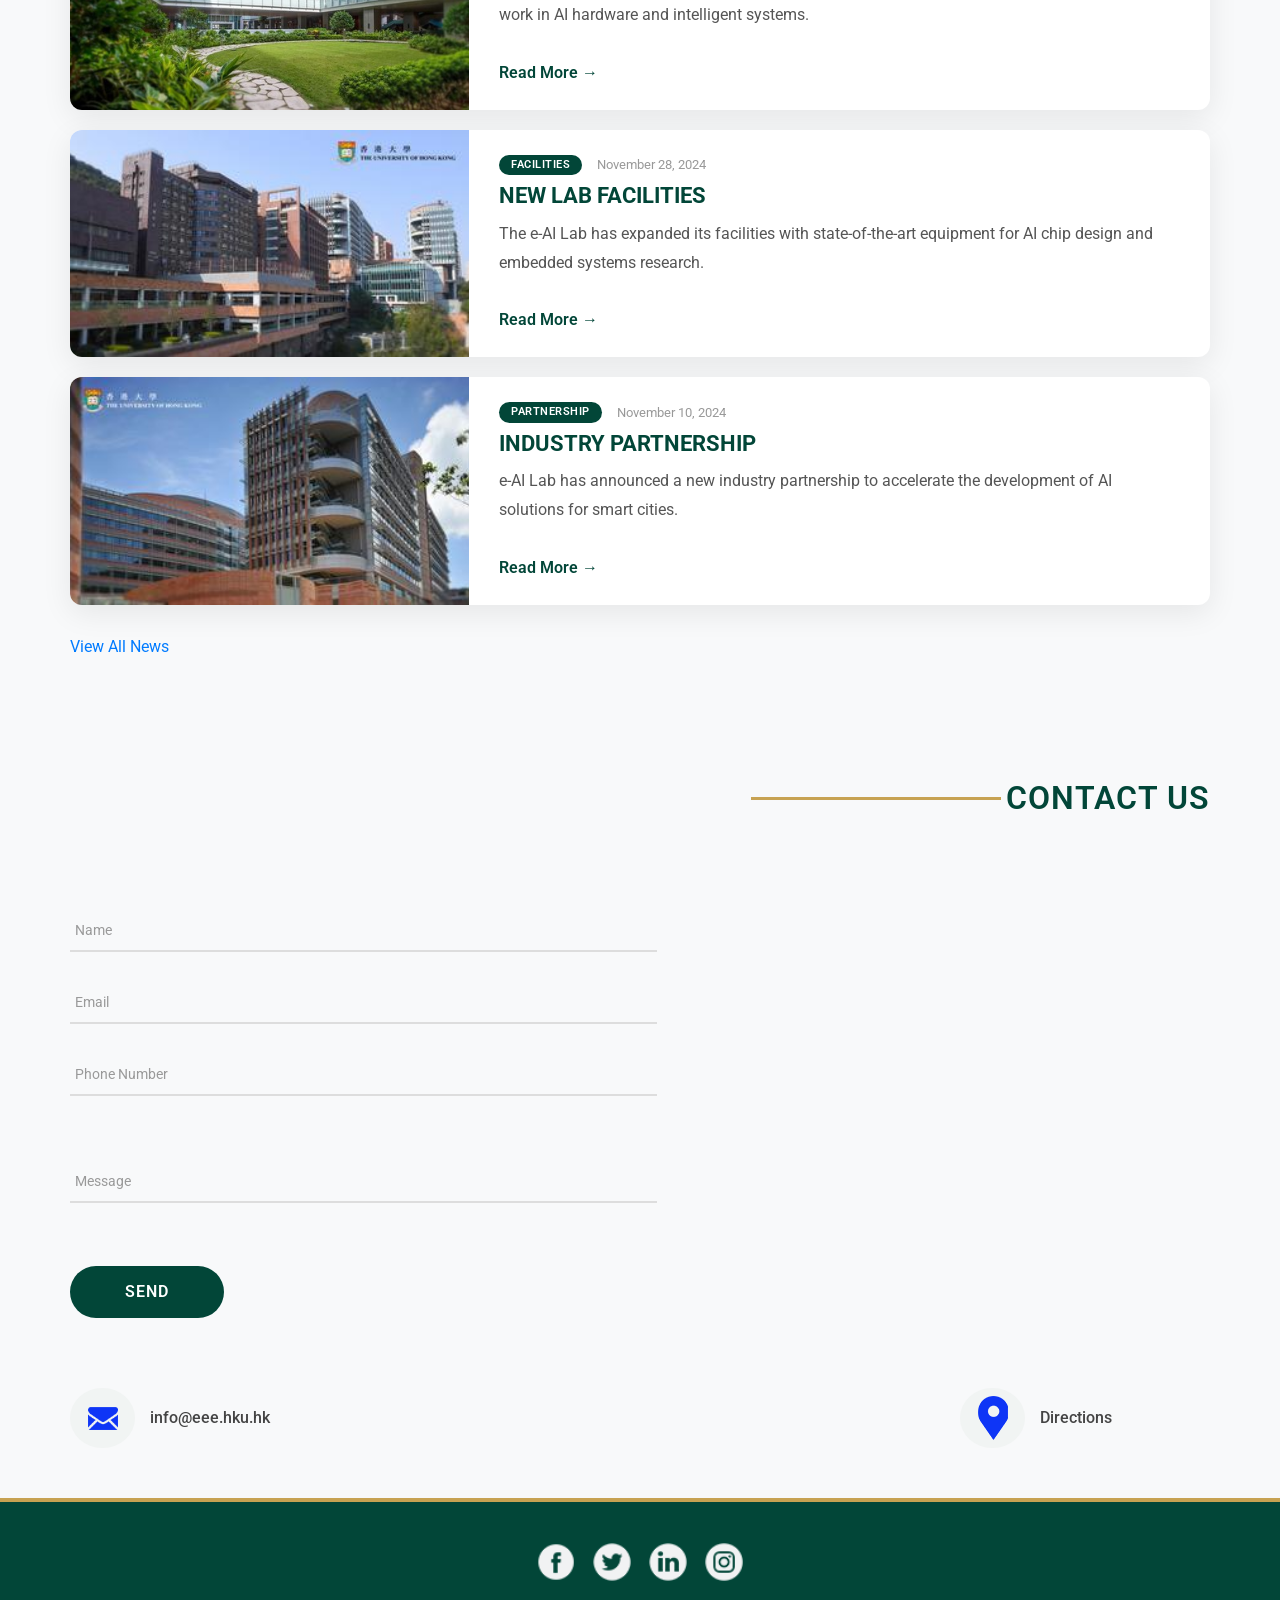
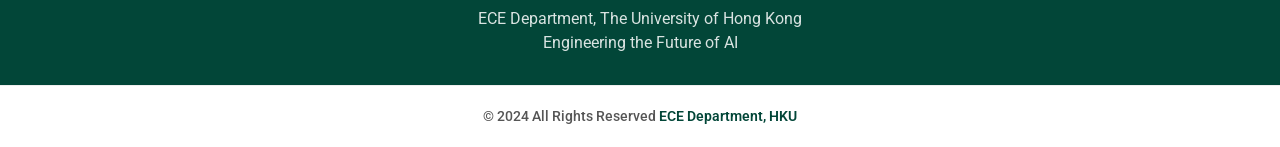
==== commit decc96b4: "Update index.html" ====
--- a/index.html
+++ b/index.html
@@ -259,7 +259,7 @@
               <img src="images/software.jpg" alt="" class="img-2">
             </div>
             <div class="name">
-              <h6>Educational Tech.</h6>
+              <h6>Educational Technology</h6>
             </div>
           </div>
         </a>
